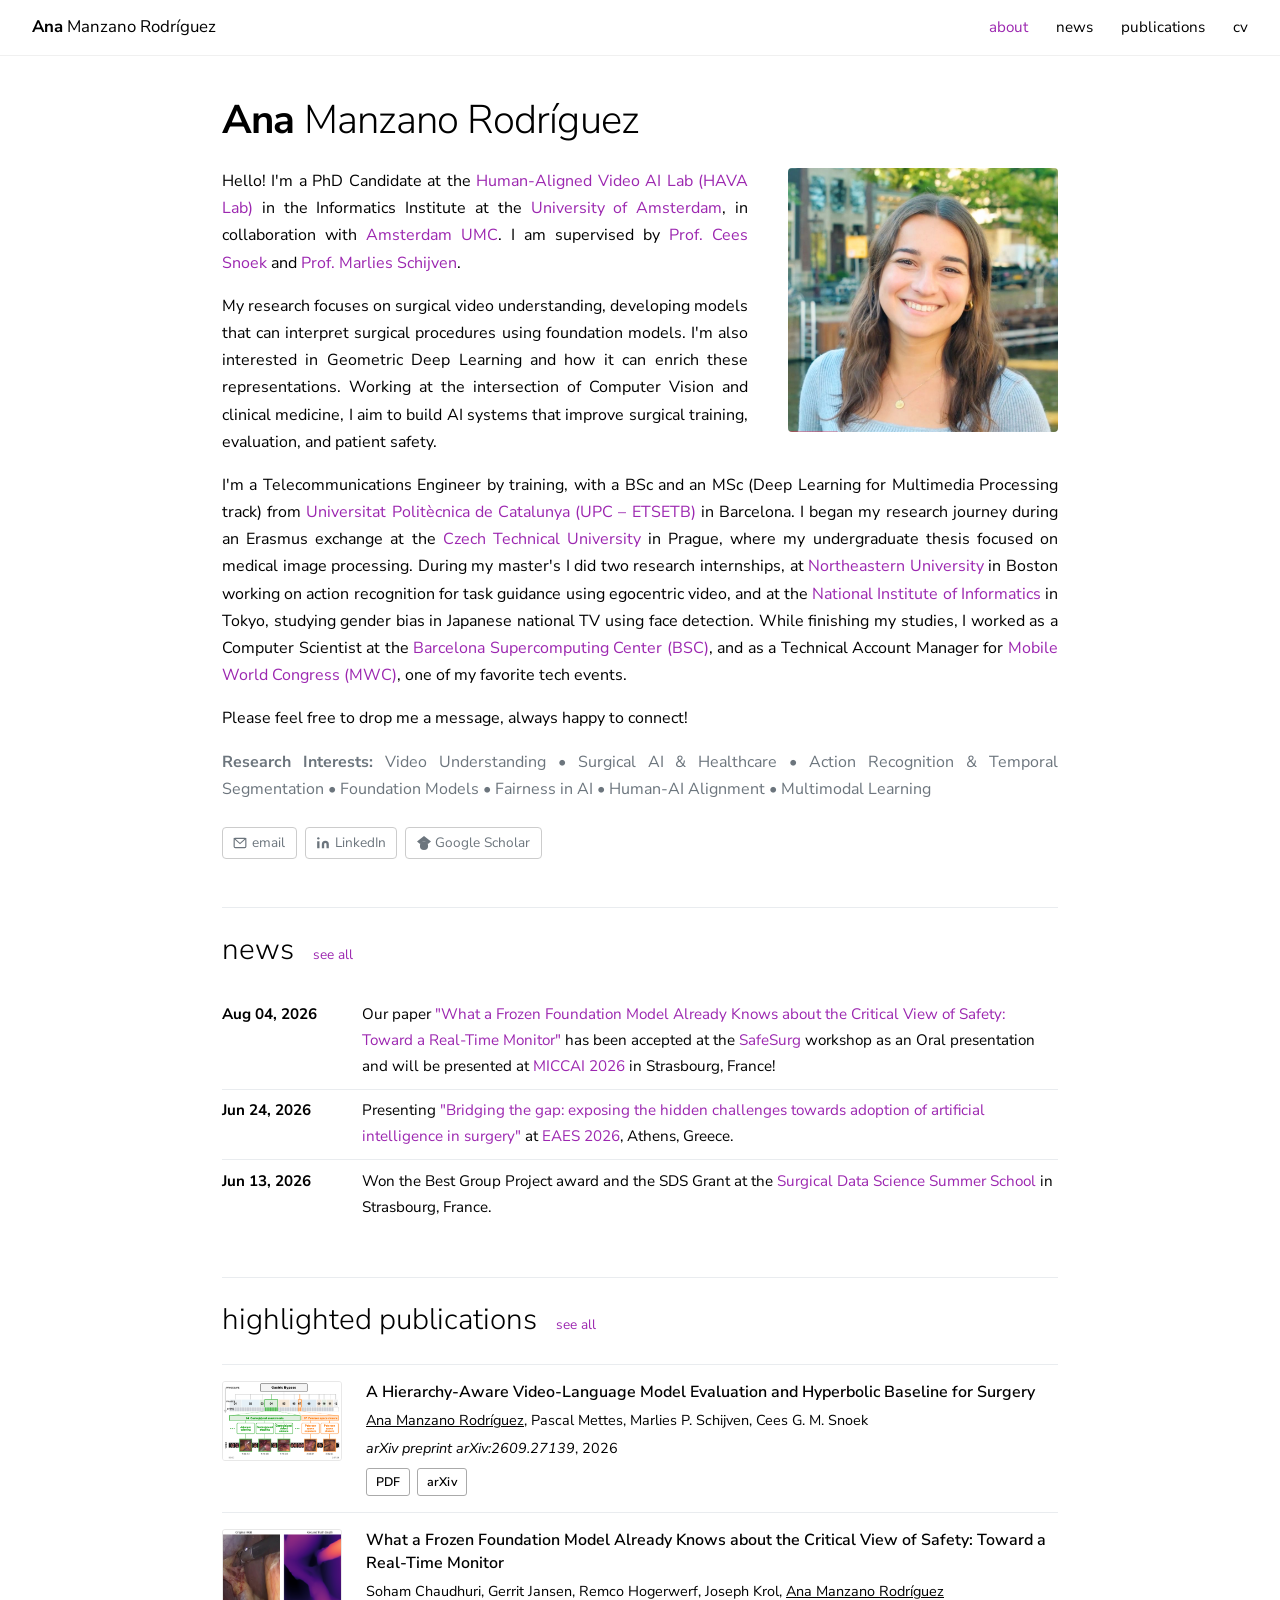
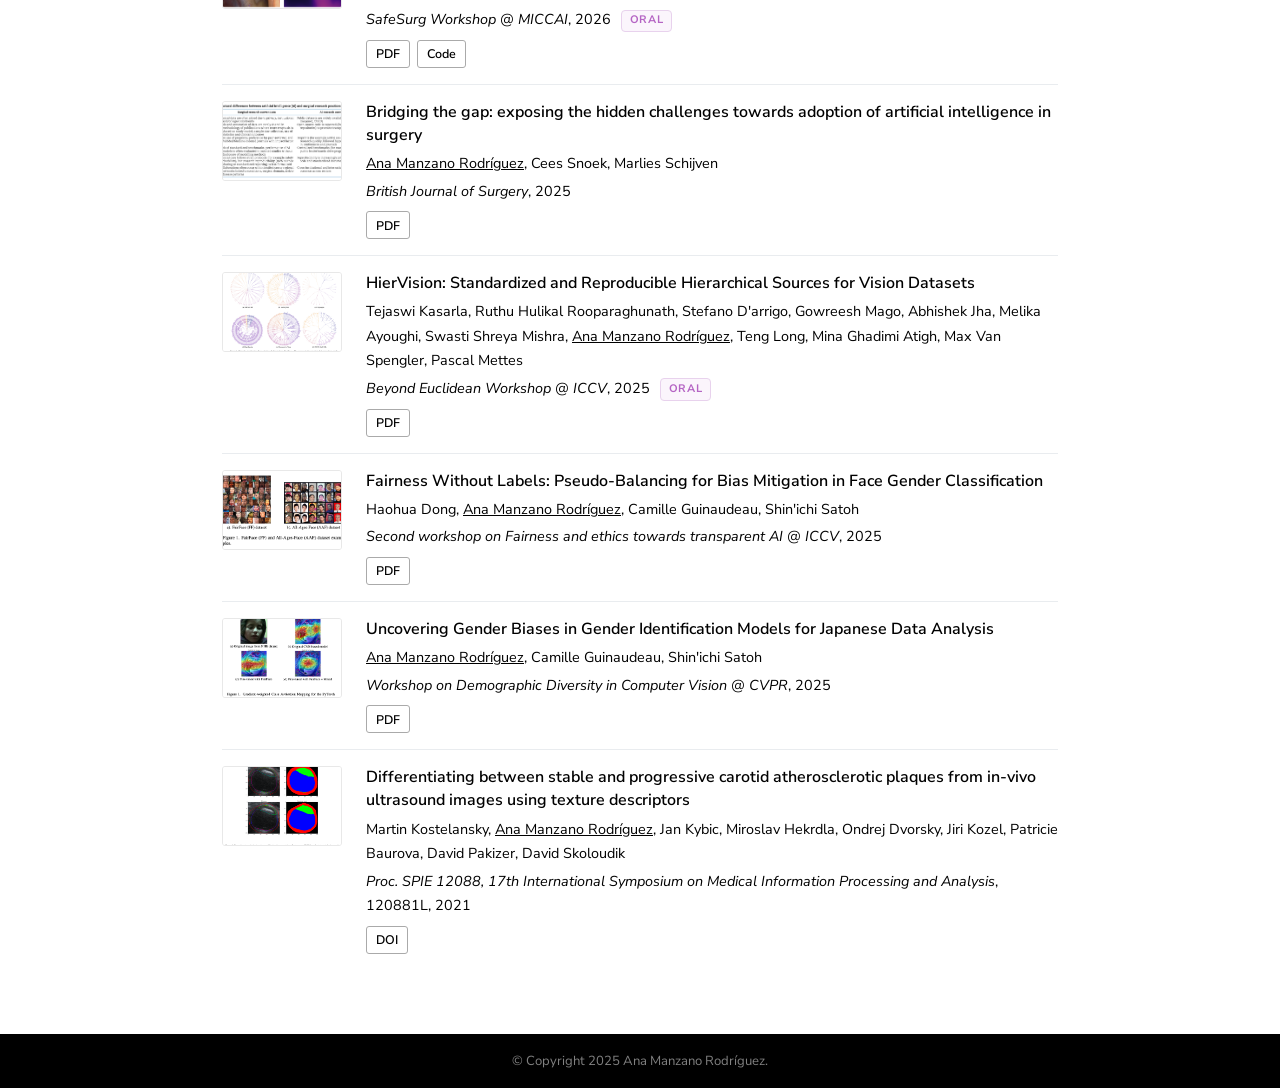
==== index.html @ 839c493f "Update index.html" ====
<!DOCTYPE html>
<html lang="en">
  
<head>
  <meta charset="UTF-8">
  <meta name="viewport" content="width=device-width, initial-scale=1.0">
  <title>Ana Manzano Rodríguez</title>
  <link rel="preconnect" href="https://fonts.googleapis.com">
  <link rel="preconnect" href="https://fonts.gstatic.com" crossorigin>
  <link href="https://fonts.googleapis.com/css2?family=Nunito+Sans:wght@300;400;600;700&display=swap" rel="stylesheet">
  <link rel="stylesheet" href="style.css">
  <link rel="icon" href="favicon.ico">
</head>
<body>

<nav>
  <a href="index.html" class="nav-brand"><strong>Ana</strong> Manzano Rodríguez</a>
  <ul class="nav-links">
    <li><a href="index.html" class="active">about</a></li>
    <li><a href="news.html">news</a></li>
    <li><a href="publications.html">publications</a></li>
    <li><a href="cv.html">cv</a></li>
  </ul>
</nav>

<div class="page">

<h1 class="about-name"><strong>Ana</strong> Manzano Rodríguez</h1>

  <div class="about-body" style="text-align: justify; -webkit-hyphens: auto; hyphens: auto;">

    <img src="assets/img/profile.jpg" alt="Ana Manzano Rodríguez" class="profile-photo">

    <p>
      Hello! I'm a PhD Candidate at the <a href="https://ivi.fnwi.uva.nl/havalab/" target="_blank">Human-Aligned Video AI Lab (HAVA Lab)</a>
      in the Informatics Institute at the <a href="https://www.uva.nl/" target="_blank">University of Amsterdam</a>,
      in collaboration with <a href="https://www.amsterdamumc.org/" target="_blank">Amsterdam UMC</a>.
      I am supervised by <a href="https://www.ceessnoek.info/" target="_blank">Prof. Cees Snoek</a>
      and <a href="https://www.amsterdamumc.org/en/research/researchers/marlies-schijven.htm" target="_blank">Prof. Marlies Schijven</a>.
    </p>

    <p>
      My research focuses on surgical video understanding, developing models that can interpret surgical procedures
      using foundation models. I'm also interested in Geometric Deep Learning and how it can enrich these representations.
      Working at the intersection of Computer Vision and clinical medicine, I aim to build AI systems that improve
      surgical training, evaluation, and patient safety.
    </p>

    <p>
      I'm a Telecommunications Engineer by training, with a BSc and an MSc (Deep Learning for Multimedia Processing track) from
      <a href="https://www.upc.edu/" target="_blank">Universitat Politècnica de Catalunya (UPC – ETSETB)</a> in Barcelona.
      I began my research journey during an Erasmus exchange at the
      <a href="https://www.cvut.cz/en" target="_blank">Czech Technical University</a> in Prague,
      where my undergraduate thesis focused on medical image processing. During my master's I did two research internships, at <a href="https://www.northeastern.edu/" target="_blank">Northeastern University</a>
      in Boston working on action recognition for task guidance using egocentric video, and at the
      <a href="https://www.nii.ac.jp/" target="_blank">National Institute of Informatics</a> in Tokyo, studying gender bias
      in Japanese national TV using face detection. While finishing my studies, I worked as a Computer Scientist at the
      <a href="https://www.bsc.es/" target="_blank">Barcelona Supercomputing Center (BSC)</a>, and as a Technical Account Manager
      for <a href="https://www.mwcbarcelona.com/" target="_blank">Mobile World Congress (MWC)</a>, one of my favorite tech events.
    </p>

    <p>Please feel free to drop me a message, always happy to connect!</p>

    <p style="color: var(--muted)"><strong>Research Interests:</strong> Video Understanding • Surgical AI &amp; Healthcare • Action Recognition  &amp; Temporal Segmentation • Foundation Models • Fairness in AI • Human-AI Alignment • Multimodal Learning</p>
  </div>


  <div class="social-links">
    <a href="mailto:a.manzanorodriguez@uva.nl" class="social-link">
      <svg viewBox="0 0 24 24" fill="none" stroke="currentColor" stroke-width="2" stroke-linecap="round"><rect x="2" y="4" width="20" height="16" rx="2"/><polyline points="2,4 12,13 22,4"/></svg>
      email
    </a>
    <a href="https://www.linkedin.com/in/ana-manzano-rodriguez/" target="_blank" class="social-link">
      <svg viewBox="0 0 24 24" fill="currentColor"><path d="M16 8a6 6 0 016 6v7h-4v-7a2 2 0 00-2-2 2 2 0 00-2 2v7h-4v-7a6 6 0 016-6zM2 9h4v12H2z"/><circle cx="4" cy="4" r="2"/></svg>
      LinkedIn
    </a>
    <a href="https://scholar.google.com/citations?user=NFWrStMAAAAJ" target="_blank" class="social-link">
      <svg viewBox="0 0 24 24" fill="currentColor"><path d="M5.242 13.769L0 9.5 12 0l12 9.5-5.242 4.269C17.548 11.249 14.978 9.5 12 9.5c-2.977 0-5.548 1.748-6.758 4.269zM12 10a7 7 0 1 0 0 14 7 7 0 0 0 0-14z"/></svg>
      Google Scholar
    </a>
  </div>

  <!-- NEWS PREVIEW -->
  <h2 class="sub-head">news <a href="news.html" class="view-all">see all</a></h2>
  <table class="news-table">
    <tbody>
      <tr>
        <td class="date-cell">Aug 04, 2026</td>
        <td>Our paper <a href="https://papers.miccai.org/miccai-2026-sat/paper/SafeSurg_020.pdf" target="_blank">"What a Frozen Foundation Model Already Knows about the Critical View of Safety: Toward a Real-Time Monitor"</a> has been accepted at the <a href="https://camma-public.github.io/safesurg-workshop/" target="_blank">SafeSurg</a> workshop as an Oral presentation and will be presented at <a href="https://conferences.miccai.org/2026/" target="_blank">MICCAI 2026</a> in Strasbourg, France!</td>
      </tr>
      <tr>
        <td class="date-cell">Jun 24, 2026</td>
        <td>Presenting <a href="https://academic.oup.com/bjs/article/112/1/znae271/7906649" target="_blank">"Bridging the gap: exposing the hidden challenges towards adoption of artificial intelligence in surgery"</a> at <a href="https://eaes.eu/eaes-annual-congress/" target="_blank">EAES 2026</a>, Athens, Greece. </td>
      </tr>
      <tr>
        <td class="date-cell">Jun 13, 2026</td>
        <td>
          Won the Best Group Project award and the SDS Grant at the <a href="https://www.edu4sds.org" target="_blank">Surgical Data Science Summer School</a> in Strasbourg, France.
        </td>
      </tr>
    </tbody>
  </table>

  <!-- PUBLICATIONS PREVIEW -->
  <h2 class="sub-head">highlighted publications <a href="publications.html" class="view-all">see all</a></h2>

  <div class="pub-item" data-title="hierarchy-aware video-language model evaluation hyperbolic baseline surgery mettes schijven snoek arxiv">
    <img src="assets/img/hi.png" alt="" class="pub-thumb">
    <div class="pub-details">
      <div class="pub-title">A Hierarchy-Aware Video-Language Model Evaluation and Hyperbolic Baseline for Surgery</div>
      <div class="pub-authors"><span class="me">Ana Manzano Rodríguez</span>, Pascal Mettes, Marlies P. Schijven, Cees G. M. Snoek</div>
      <div class="pub-venue"><em>arXiv preprint arXiv:2609.27139</em>, 2026</div>
      <div class="pub-buttons">
        <a href="https://arxiv.org/pdf/2609.27139" target="_blank" class="pub-btn">PDF</a>
        <a href="https://arxiv.org/abs/2609.27139" target="_blank" class="pub-btn">arXiv</a>
      </div>
    </div>
  </div>

  <div class="pub-item" data-title="what a frozen foundation model already knows about the critical view of safety toward real-time monitor chaudhuri jansen hogerwerf krol safesurg miccai workshop">
    <img src="assets/img/stu1.png" alt="" class="pub-thumb">
    <div class="pub-details">
      <div class="pub-title">What a Frozen Foundation Model Already Knows about the Critical View of Safety: Toward a Real-Time Monitor</div>
      <div class="pub-authors">Soham Chaudhuri, Gerrit Jansen, Remco Hogerwerf, Joseph Krol, <span class="me">Ana Manzano Rodríguez</span></div>
      <div class="pub-venue"><em>SafeSurg Workshop @ MICCAI</em>, 2026 <span class="pub-badge">Oral</span></div>
      <div class="pub-buttons">
        <a href="https://papers.miccai.org/miccai-2026-sat/paper/SafeSurg_020.pdf" target="_blank" class="pub-btn">PDF</a>
        <a href="https://github.com/S-Chaudhuri/Critical-View-of-Safety" target="_blank" class="pub-btn">Code</a>
      </div>
    </div>
  </div>
 
  <div class="pub-item" data-title="bridging gap hidden challenges adoption artificial intelligence surgery british journal">
    <img src="assets/img/c.png" alt="" class="pub-thumb">
    <div class="pub-details">
      <div class="pub-title">Bridging the gap: exposing the hidden challenges towards adoption of artificial intelligence in surgery</div>
      <div class="pub-authors"><span class="me">Ana Manzano Rodríguez</span>, Cees Snoek, Marlies Schijven</div>
      <div class="pub-venue"><em>British Journal of Surgery</em>, 2025</div>
      <div class="pub-buttons">
        <a href="https://www.researchgate.net/profile/Marlies-Schijven/publication/397434475_Bridging_the_gap_exposing_the_hidden_challenges_towards_adoption_of_artificial_intelligence_in_surgery/links/692728ebf4878b75fc798608/Bridging-the-gap-exposing-the-hidden-challenges-towards-adoption-of-artificial-intelligence-in-surgery.pdf" target="_blank" class="pub-btn">PDF</a>
      </div>
    </div>
  </div>
 
  <div class="pub-item" data-title="hiervision standardized reproducible hierarchical sources vision datasets kasarla rooparaghunath darrigo mago jha ayoughi mishra long atigh van spengler mettes iccv workshops">
    <img src="assets/img/d.png" alt="" class="pub-thumb">
    <div class="pub-details">
      <div class="pub-title">HierVision: Standardized and Reproducible Hierarchical Sources for Vision Datasets</div>
      <div class="pub-authors">Tejaswi Kasarla, Ruthu Hulikal Rooparaghunath, Stefano D'arrigo, Gowreesh Mago, Abhishek Jha, Melika Ayoughi, Swasti Shreya Mishra, <span class="me">Ana Manzano Rodríguez</span>, Teng Long, Mina Ghadimi Atigh, Max Van Spengler, Pascal Mettes</div>
      <div class="pub-venue"><em>Beyond Euclidean Workshop @ ICCV</em>, 2025 <span class="pub-badge">Oral</span></div>
      <div class="pub-buttons">
        <a href="https://openaccess.thecvf.com/content/ICCV2025W/BEW/papers/Kasarla_HierVision_Standardized_and_Reproducible_Hierarchical_Sources_for_Vision_Datasets_ICCVW_2025_paper.pdf" target="_blank" class="pub-btn">PDF</a>
      </div>
    </div>
  </div>
 
  <div class="pub-item" data-title="fairness without labels pseudo-balancing bias mitigation face gender classification dong guinaudeau satoh iccv workshops">
    <img src="assets/img/icml.png" alt="" class="pub-thumb">
    <div class="pub-details">
      <div class="pub-title">Fairness Without Labels: Pseudo-Balancing for Bias Mitigation in Face Gender Classification</div>
      <div class="pub-authors">Haohua Dong, <span class="me">Ana Manzano Rodríguez</span>, Camille Guinaudeau, Shin'ichi Satoh</div>
      <div class="pub-venue"><em>Second workshop on Fairness and ethics towards transparent AI @ ICCV</em>, 2025</div>
      <div class="pub-buttons">
        <a href="https://openaccess.thecvf.com/content/ICCV2025W/FAILED/papers/Dong_Fairness_Without_Labels_Pseudo-Balancing_for_Bias_Mitigation_in_Face_Gender_ICCVW_2025_paper.pdf" target="_blank" class="pub-btn">PDF</a>
      </div>
    </div>
  </div>
 
  <div class="pub-item" data-title="uncovering gender biases identification models japanese data analysis guinaudeau satoh demographic diversity cvpr workshop">
    <img src="assets/img/b.png" alt="" class="pub-thumb">
    <div class="pub-details">
      <div class="pub-title">Uncovering Gender Biases in Gender Identification Models for Japanese Data Analysis</div>
      <div class="pub-authors"><span class="me">Ana Manzano Rodríguez</span>, Camille Guinaudeau, Shin'ichi Satoh</div>
      <div class="pub-venue"><em>Workshop on Demographic Diversity in Computer Vision @ CVPR</em>, 2025</div>
      <div class="pub-buttons">
        <a href="https://openreview.net/pdf?id=8dh3uEBWLa" target="_blank" class="pub-btn">PDF</a>
      </div>
    </div>
  </div>
 
  <div class="pub-item" data-title="differentiating stable progressive carotid atherosclerotic plaques in-vivo ultrasound texture descriptors spie medical information processing analysis kostelansky kybic hekrdla dvorsky kozel baurova pakizer skoloudik">
    <img src="assets/img/a.png" alt="" class="pub-thumb">
    <div class="pub-details">
      <div class="pub-title">Differentiating between stable and progressive carotid atherosclerotic plaques from in-vivo ultrasound images using texture descriptors</div>
      <div class="pub-authors">Martin Kostelansky, <span class="me">Ana Manzano Rodríguez</span>, Jan Kybic, Miroslav Hekrdla, Ondrej Dvorsky, Jiri Kozel, Patricie Baurova, David Pakizer, David Skoloudik</div>
      <div class="pub-venue"><em>Proc. SPIE 12088, 17th International Symposium on Medical Information Processing and Analysis</em>, 120881L, 2021</div>
      <div class="pub-buttons">
        <a href="https://doi.org/10.1117/12.2605795" target="_blank" class="pub-btn">DOI</a>
      </div>
    </div>
  </div>
 
</div>

<footer>
  <p>© Copyright 2025 Ana Manzano Rodríguez.</p>
</footer>

</body>
</html>
---- style.css ----
*, *::before, *::after { box-sizing: border-box; margin: 0; padding: 0; }

:root {
  --accent: #9c27b0;
  --text: #000;
  --muted: #6c757d;
  --light-gray: #e9ecef;
  --font: 'Nunito Sans', -apple-system, BlinkMacSystemFont, 'Segoe UI', sans-serif;
  --nav-h: 56px;
}

html { scroll-behavior: smooth; }

body {
  background: #fff;
  color: var(--text);
  font-family: var(--font);
  font-size: 1rem;
  line-height: 1.7;
  -webkit-font-smoothing: antialiased;
}

a { color: var(--accent); text-decoration: none; }
a:hover { text-decoration: underline; }

/* ── NAV ── */
nav {
  position: fixed;
  top: 0; left: 0; right: 0;
  height: var(--nav-h);
  background: #fff;
  border-bottom: 1px solid #f0f0f0;
  z-index: 100;
  display: flex;
  align-items: center;
  padding: 0 2rem;
}
.nav-brand {
  font-size: 1.05rem;
  font-weight: 400;
  color: var(--text);
  text-decoration: none;
  margin-right: auto;
}
.nav-brand strong { font-weight: 700; }
.nav-brand:hover { text-decoration: none; }
.nav-links { display: flex; gap: 1.75rem; list-style: none; }
.nav-links a {
  font-size: 0.95rem;
  color: var(--text);
  text-decoration: none;
}
.nav-links a:hover,
.nav-links a.active { color: var(--accent); text-decoration: none; }

/* ── PAGE ── */
.page {
  max-width: 900px;
  margin: 0 auto;
  padding: calc(var(--nav-h) + 2.5rem) 2rem 4rem;
}

/* ── PAGE TITLE ── */
h1.page-title {
  font-size: 2rem;
  font-weight: 300;
  color: var(--text);
  margin-bottom: 2rem;
}

/* ── ABOUT ── */
.about-name {
  font-size: 2.5rem;
  font-weight: 300;
  letter-spacing: -0.02em;
  line-height: 1.2;
  margin-bottom: 1.5rem;
}
.about-name strong { font-weight: 700; }
.about-body { overflow: hidden; }
.about-body p { margin-bottom: 1rem; }
.about-body p:last-child { margin-bottom: 0; }

.profile-photo {
  float: right;
  width: 270px;
  margin: 0 0 1.5rem 2.5rem;
  border-radius: 4px;
  display: block;
}
.profile-photo-placeholder {
  float: right;
  width: 270px;
  height: 310px;
  margin: 0 0 1.5rem 2.5rem;
  border-radius: 4px;
  background: #f5f5f5;
  border: 1px solid #e0e0e0;
  display: flex;
  align-items: center;
  justify-content: center;
  flex-direction: column;
  gap: 0.5rem;
  color: #bbb;
  font-size: 0.82rem;
  text-align: center;
}
.profile-photo-placeholder svg { width: 48px; height: 48px; opacity: 0.25; }

.social-links {
  display: flex;
  flex-wrap: wrap;
  gap: 0.5rem;
  margin-top: 1.5rem;
  clear: both;
}
.social-link {
  display: inline-flex;
  align-items: center;
  gap: 0.3rem;
  font-size: 0.85rem;
  color: var(--muted);
  border: 1px solid #ccc;
  border-radius: 4px;
  padding: 0.22rem 0.65rem;
  text-decoration: none;
  transition: color 0.13s, border-color 0.13s;
}
.social-link:hover { color: var(--accent); border-color: var(--accent); text-decoration: none; }
.social-link svg { width: 14px; height: 14px; flex-shrink: 0; }

/* HOME — news preview & pub preview */
h2.sub-head {
  font-size: 1.85rem;
  font-weight: 300;
  margin: 3rem 0 1.2rem;
  padding-top: 1rem;
  border-top: 1px solid var(--light-gray);
}
.view-all {
  font-size: 0.85rem;
  color: var(--accent);
  margin-left: 0.75rem;
  font-weight: 400;
}

/* ── NEWS TABLE ── */
.news-table { width: 100%; border-collapse: collapse; }
.news-table td {
  padding: 0.55rem 0;
  border-bottom: 1px solid var(--light-gray);
  vertical-align: top;
  font-size: 0.95rem;
}
.news-table tr:last-child td { border-bottom: none; }
.news-table .date-cell {
  width: 140px;
  white-space: nowrap;
  font-weight: 700;
  padding-right: 2rem;
  color: var(--text);
}
.photo-link {
  display: inline-block;
  vertical-align: middle;
  margin-left: 6px;
  color: var(--muted);
  text-decoration: none;
}
.photo-link:hover {
  color: var(--accent);
}

/* ── PUBLICATIONS ── */
.pub-filter {
  width: 100%;
  max-width: 360px;
  padding: 0.5rem 0.85rem;
  font-size: 0.95rem;
  font-family: var(--font);
  border: 1px solid #ccc;
  border-radius: 4px;
  outline: none;
  margin-bottom: 1.5rem;
  color: var(--text);
}
.pub-filter:focus { border-color: var(--accent); }

.pub-year-group { margin-bottom: 2rem; }
.pub-year-label {
  font-size: 2.5rem;
  font-weight: 300;
  color: #d0d0d0;
  text-align: right;
  margin-bottom: 0.5rem;
  letter-spacing: -0.02em;
  line-height: 1;
}
.pub-item {
  display: flex;
  gap: 1.5rem;
  padding: 1rem 0;
  border-top: 1px solid var(--light-gray);
  align-items: flex-start;
}
.pub-thumb {
  width: 120px;
  height: 80px;
  flex-shrink: 0;
  object-fit: cover;
  border-radius: 3px;
  border: 1px solid #e8e8e8;
}
.pub-thumb-placeholder {
  width: 120px;
  height: 80px;
  flex-shrink: 0;
  background: #f5f5f5;
  border: 1px solid #e8e8e8;
  border-radius: 3px;
  display: flex;
  align-items: center;
  justify-content: center;
}
.pub-thumb-placeholder svg { width: 28px; height: 28px; opacity: 0.2; }
.pub-details { flex: 1; min-width: 0; }
.pub-title { font-size: 1rem; font-weight: 600; color: var(--text); margin-bottom: 0.25rem; line-height: 1.45; }
.pub-authors { font-size: 0.9rem; color: var(--text); margin-bottom: 0.2rem; }
.pub-authors .me { text-decoration: underline; }
.pub-venue { font-size: 0.9rem; color: var(--text); margin-bottom: 0.5rem; }
.pub-venue em { font-style: italic; }
.pub-buttons { display: flex; gap: 0.4rem; flex-wrap: wrap; }
.pub-btn {
  font-size: 0.78rem;
  font-weight: 600;
  letter-spacing: 0.02em;
  color: var(--text);
  border: 1px solid #aaa;
  border-radius: 3px;
  padding: 0.15rem 0.55rem;
  text-decoration: none;
  transition: background 0.13s, color 0.13s, border-color 0.13s;
}
.pub-btn:hover { background: var(--text); color: #fff; border-color: var(--text); text-decoration: none; }
.pub-badge {
  display: inline-block;
  margin-left: 0.4rem;
  padding: 0.05rem 0.45rem;
  font-size: 0.68rem;
  font-weight: 700;
  font-style: normal;
  letter-spacing: 0.08em;
  text-transform: uppercase;
  vertical-align: middle;
  color: #b565c4;
  background: #fbf5fc;
  border: 1px solid #e8d2ed;
  border-radius: 4px;
}
.pub-item.hidden { display: none; }
.pub-year-group.empty { display: none; }

/* ── CV ── */
.cv-section { margin-bottom: 2.5rem; }
.cv-section-title {
  font-size: 1.05rem;
  font-weight: 700;
  margin-bottom: 0.75rem;
  padding-bottom: 0.4rem;
  border-bottom: 2px solid var(--text);
}
.cv-entries { list-style: none; }
.cv-entry {
  display: flex;
  gap: 1.5rem;
  padding: 0.7rem 0;
  border-bottom: 1px solid var(--light-gray);
  font-size: 0.95rem;
}
.cv-entry:last-child { border-bottom: none; }
.cv-years { width: 155px; flex-shrink: 0; color: var(--muted); font-size: 0.875rem; padding-top: 2px; }
.cv-role { font-weight: 700; }
.cv-org { color: var(--muted); }
.cv-desc { font-size: 0.875rem; color: var(--muted); margin-top: 0.15rem; }

.cv-download-btn {
  display: inline-flex;
  align-items: center;
  gap: 0.4rem;
  margin-top: 1.5rem;
  font-size: 0.9rem;
  color: var(--text);
  border: 1px solid #aaa;
  border-radius: 4px;
  padding: 0.4rem 1rem;
  text-decoration: none;
  transition: background 0.13s, color 0.13s;
}
.cv-download-btn:hover { background: var(--text); color: #fff; text-decoration: none; }

/* ── FOOTER ── */
footer {
  background: #000;
  color: rgba(255,255,255,0.5);
  font-size: 0.82rem;
  text-align: center;
  padding: 1rem 2rem;
}

/* ── RESPONSIVE ── */
@media (max-width: 640px) {
  .profile-photo, .profile-photo-placeholder {
    float: none; width: 100%; height: 220px; margin: 0 0 1.5rem;
  }
  .pub-item { flex-direction: column; }
  .pub-thumb, .pub-thumb-placeholder { width: 100%; height: 90px; }
  .cv-entry { flex-direction: column; gap: 0.2rem; }
  .cv-years { width: auto; }
  nav { padding: 0 1rem; }
  .nav-links { gap: 1rem; }
}
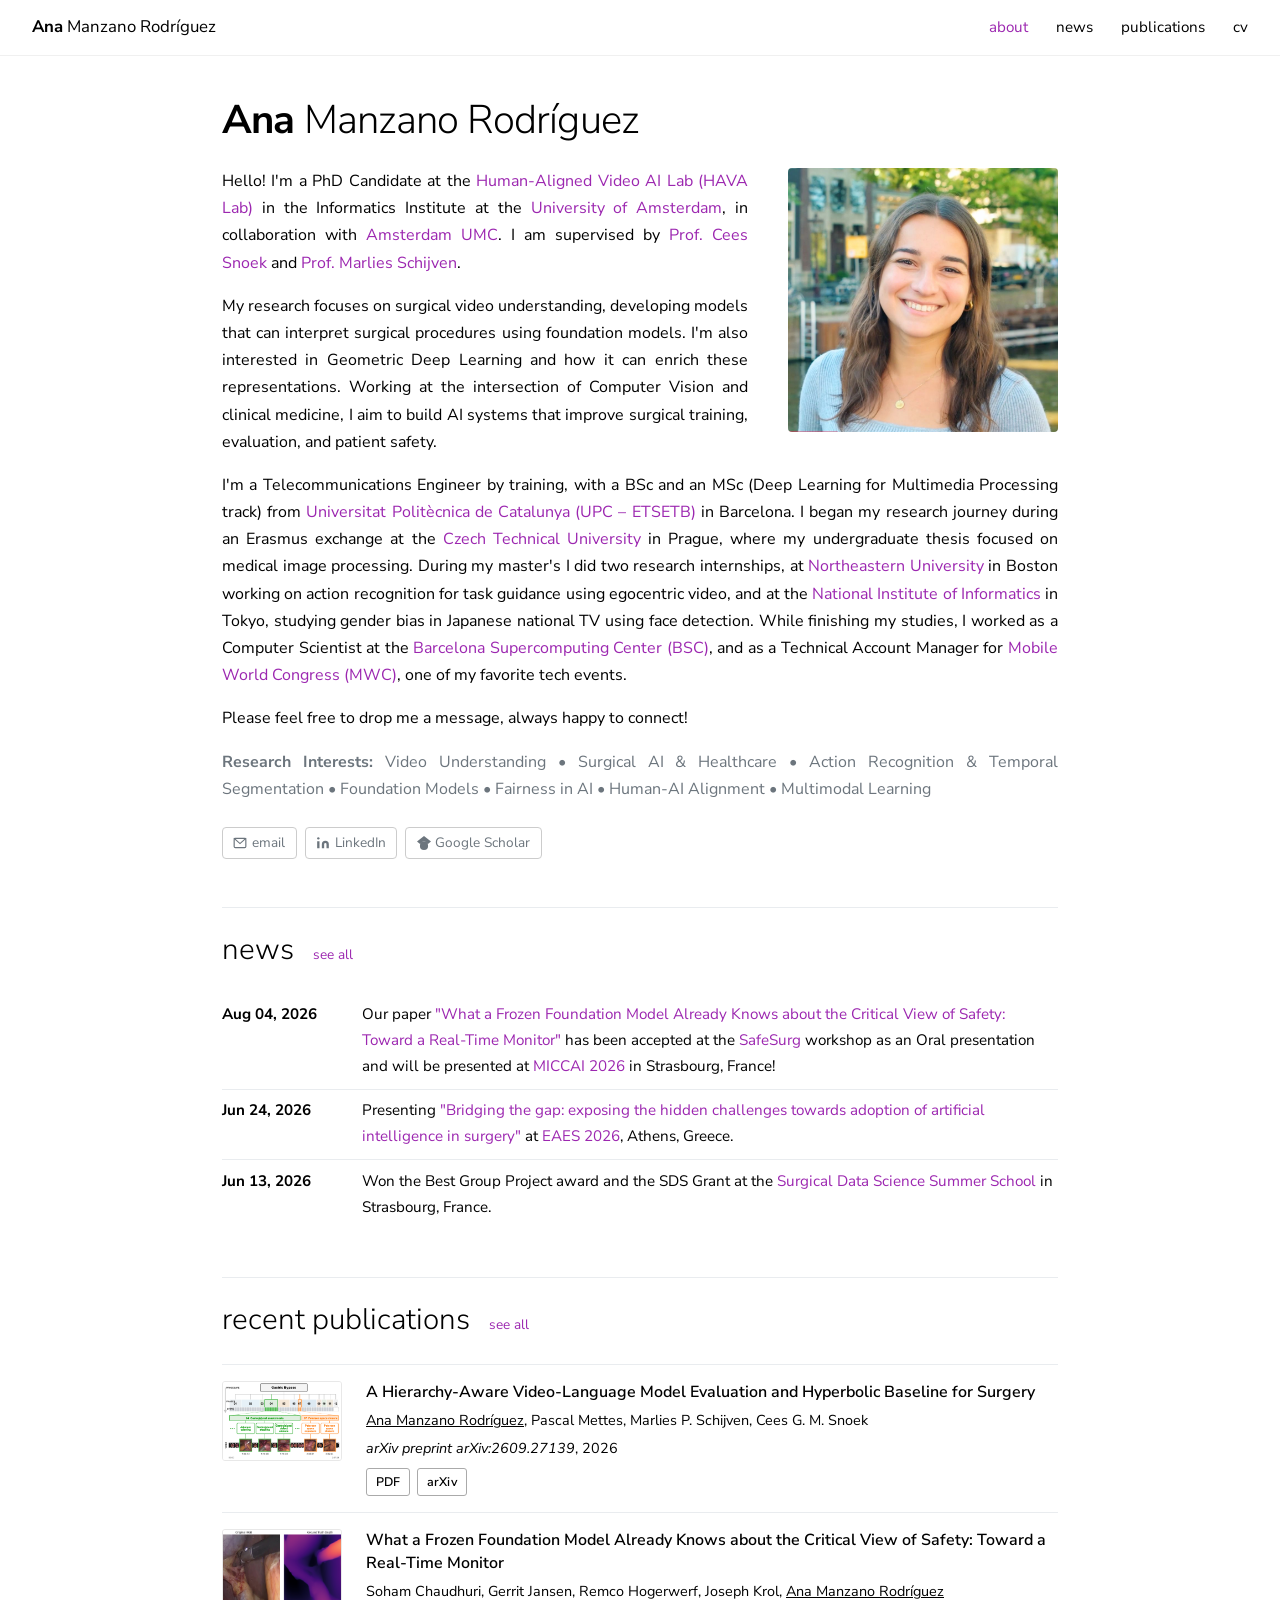
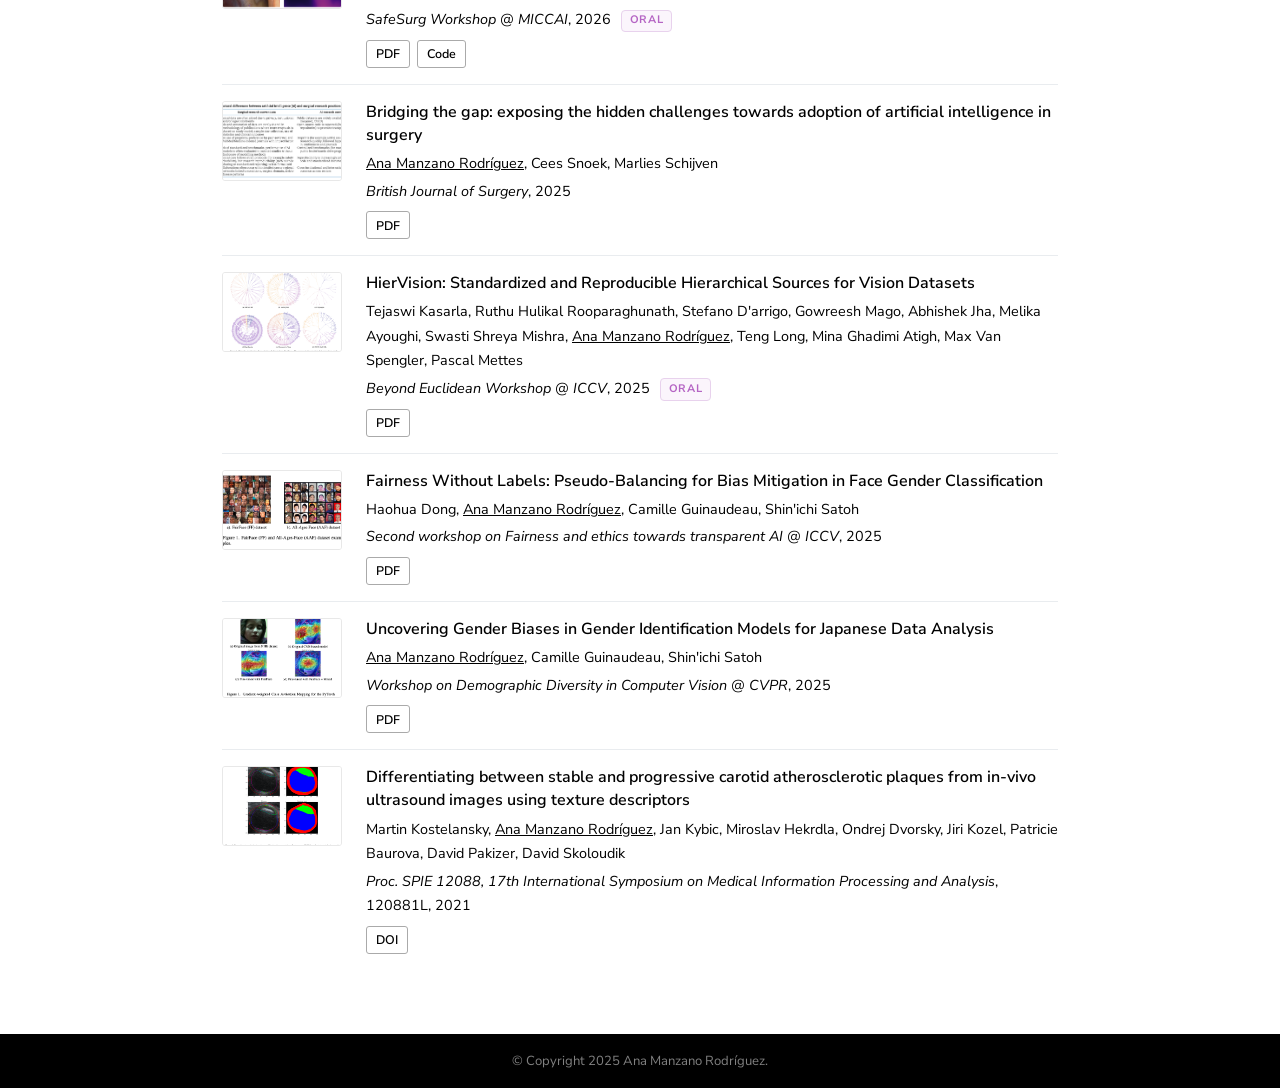
==== commit 89810d44: "Update index.html" ====
--- a/index.html
+++ b/index.html
@@ -102,7 +102,7 @@
   </table>
 
   <!-- PUBLICATIONS PREVIEW -->
-  <h2 class="sub-head">highlighted publications <a href="publications.html" class="view-all">see all</a></h2>
+  <h2 class="sub-head">recent publications <a href="publications.html" class="view-all">see all</a></h2>
 
   <div class="pub-item" data-title="hierarchy-aware video-language model evaluation hyperbolic baseline surgery mettes schijven snoek arxiv">
     <img src="assets/img/hi.png" alt="" class="pub-thumb">
--- a/style.css
+++ b/style.css
@@ -309,7 +309,10 @@
 
 /* ── RESPONSIVE ── */
 @media (max-width: 640px) {
-  .profile-photo, .profile-photo-placeholder {
+  .profile-photo {
+    float: none; width: 220px; max-width: 100%; height: auto; margin: 0 auto 1.5rem;
+  }
+  .profile-photo-placeholder {
     float: none; width: 100%; height: 220px; margin: 0 0 1.5rem;
   }
   .pub-item { flex-direction: column; }
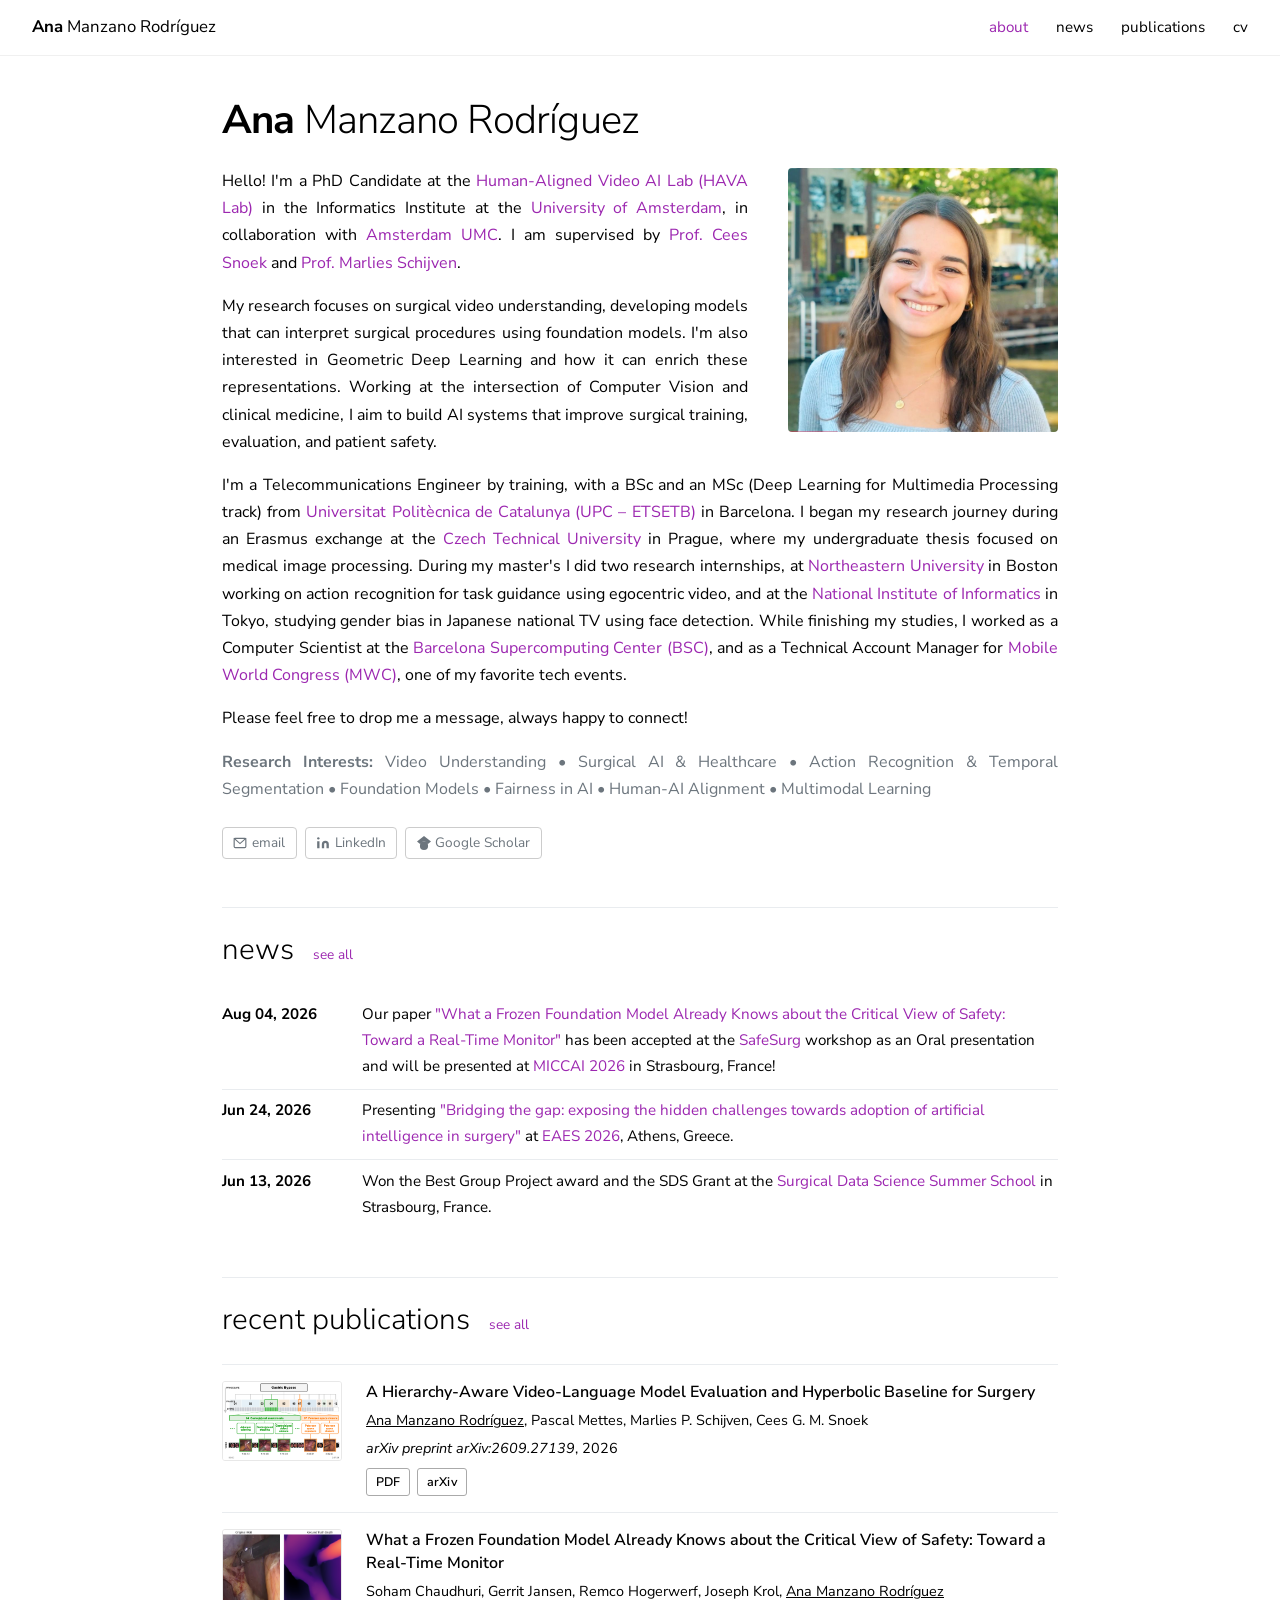
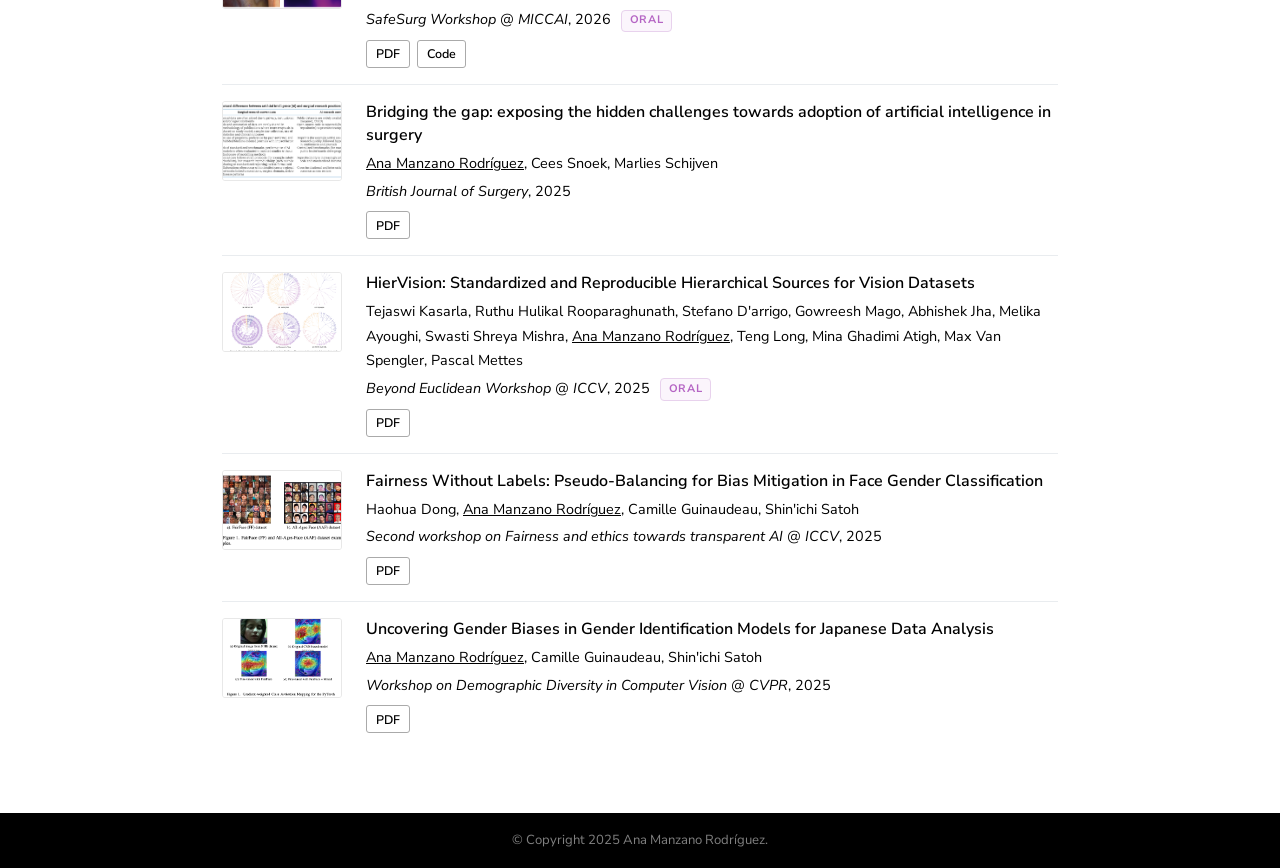
==== commit 6453dfe9: "Update index.html" ====
--- a/index.html
+++ b/index.html
@@ -178,17 +178,6 @@
     </div>
   </div>
  
-  <div class="pub-item" data-title="differentiating stable progressive carotid atherosclerotic plaques in-vivo ultrasound texture descriptors spie medical information processing analysis kostelansky kybic hekrdla dvorsky kozel baurova pakizer skoloudik">
-    <img src="assets/img/a.png" alt="" class="pub-thumb">
-    <div class="pub-details">
-      <div class="pub-title">Differentiating between stable and progressive carotid atherosclerotic plaques from in-vivo ultrasound images using texture descriptors</div>
-      <div class="pub-authors">Martin Kostelansky, <span class="me">Ana Manzano Rodríguez</span>, Jan Kybic, Miroslav Hekrdla, Ondrej Dvorsky, Jiri Kozel, Patricie Baurova, David Pakizer, David Skoloudik</div>
-      <div class="pub-venue"><em>Proc. SPIE 12088, 17th International Symposium on Medical Information Processing and Analysis</em>, 120881L, 2021</div>
-      <div class="pub-buttons">
-        <a href="https://doi.org/10.1117/12.2605795" target="_blank" class="pub-btn">DOI</a>
-      </div>
-    </div>
-  </div>
  
 </div>
 
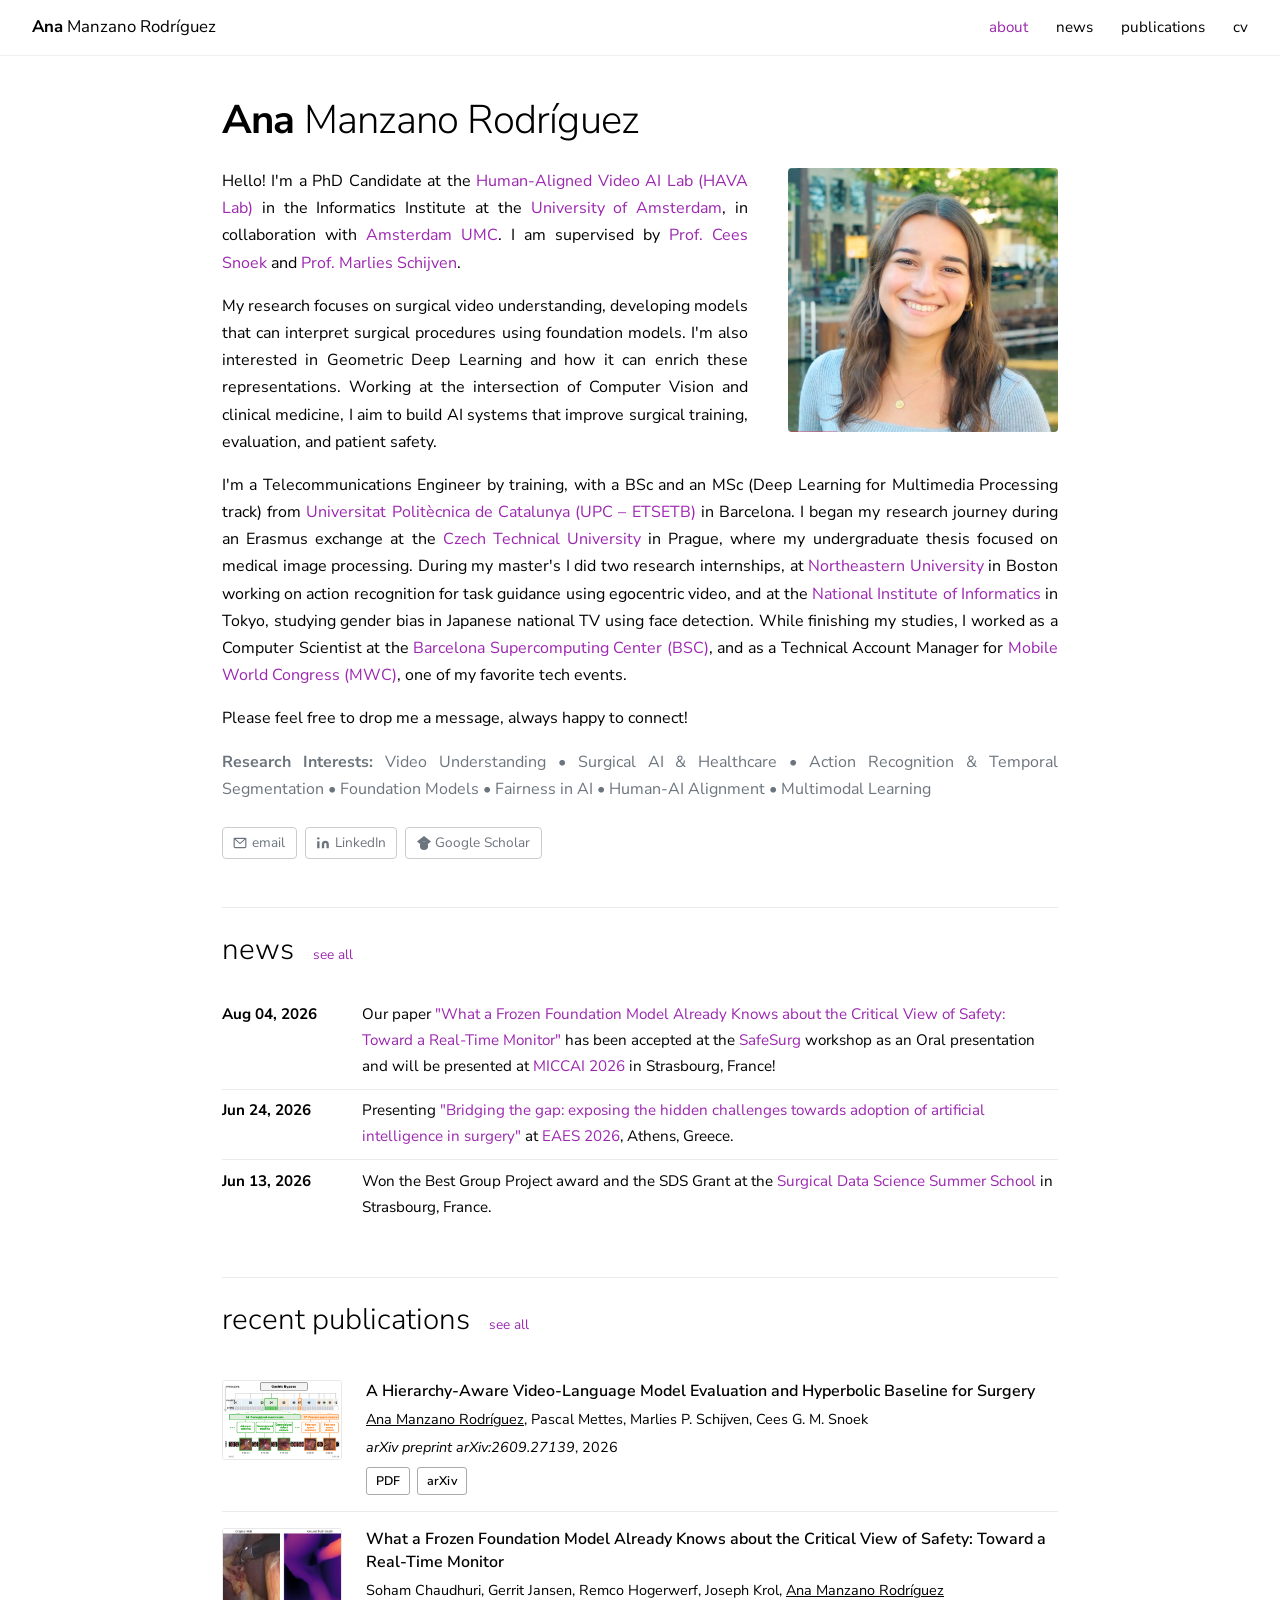
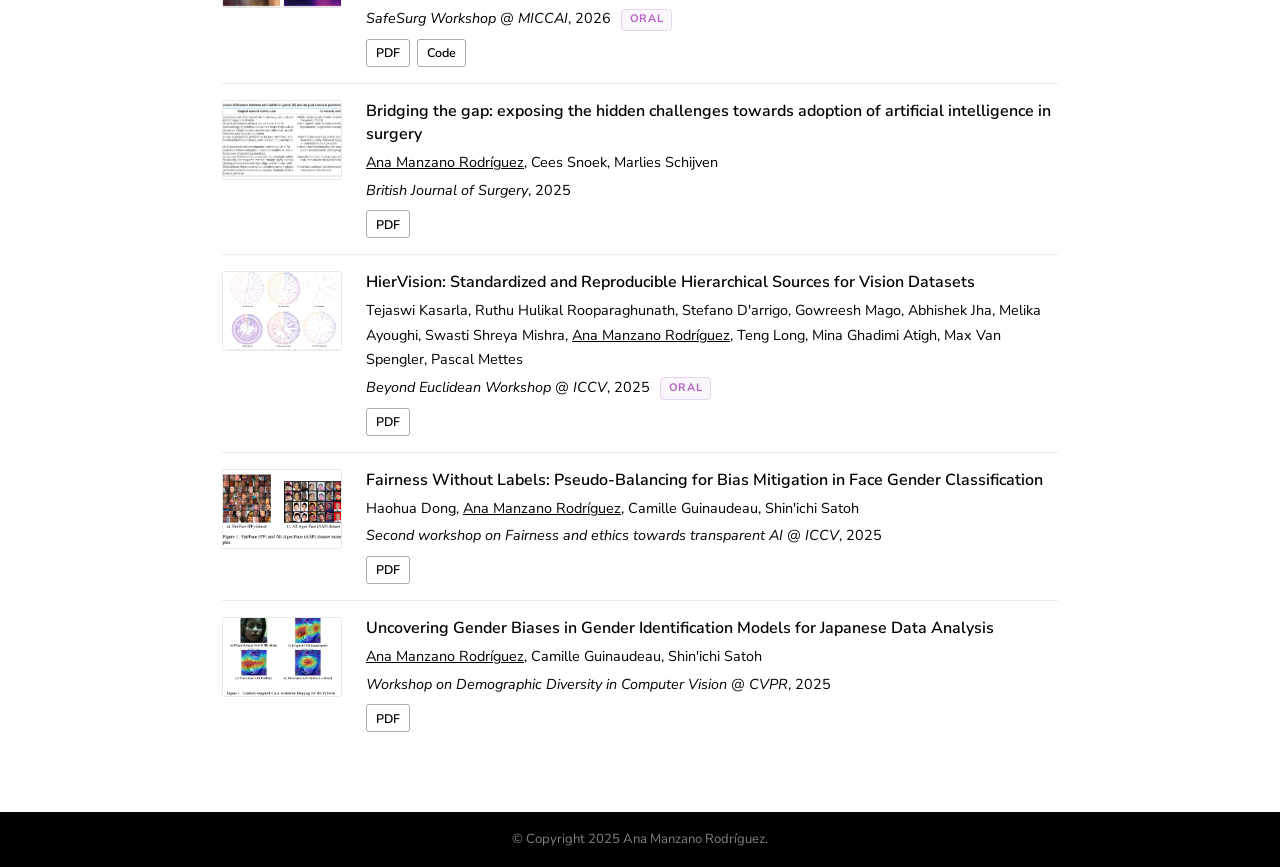
==== commit 4edbd228: "Update index.html" ====
--- a/index.html
+++ b/index.html
@@ -103,8 +103,7 @@
 
   <!-- PUBLICATIONS PREVIEW -->
   <h2 class="sub-head">recent publications <a href="publications.html" class="view-all">see all</a></h2>
-
-  <div class="pub-item" data-title="hierarchy-aware video-language model evaluation hyperbolic baseline surgery mettes schijven snoek arxiv">
+  <div class="pub-item" style="border-top: none;" data-title="hierarchy-aware video-language model evaluation hyperbolic baseline surgery mettes schijven snoek arxiv">
     <img src="assets/img/hi.png" alt="" class="pub-thumb">
     <div class="pub-details">
       <div class="pub-title">A Hierarchy-Aware Video-Language Model Evaluation and Hyperbolic Baseline for Surgery</div>
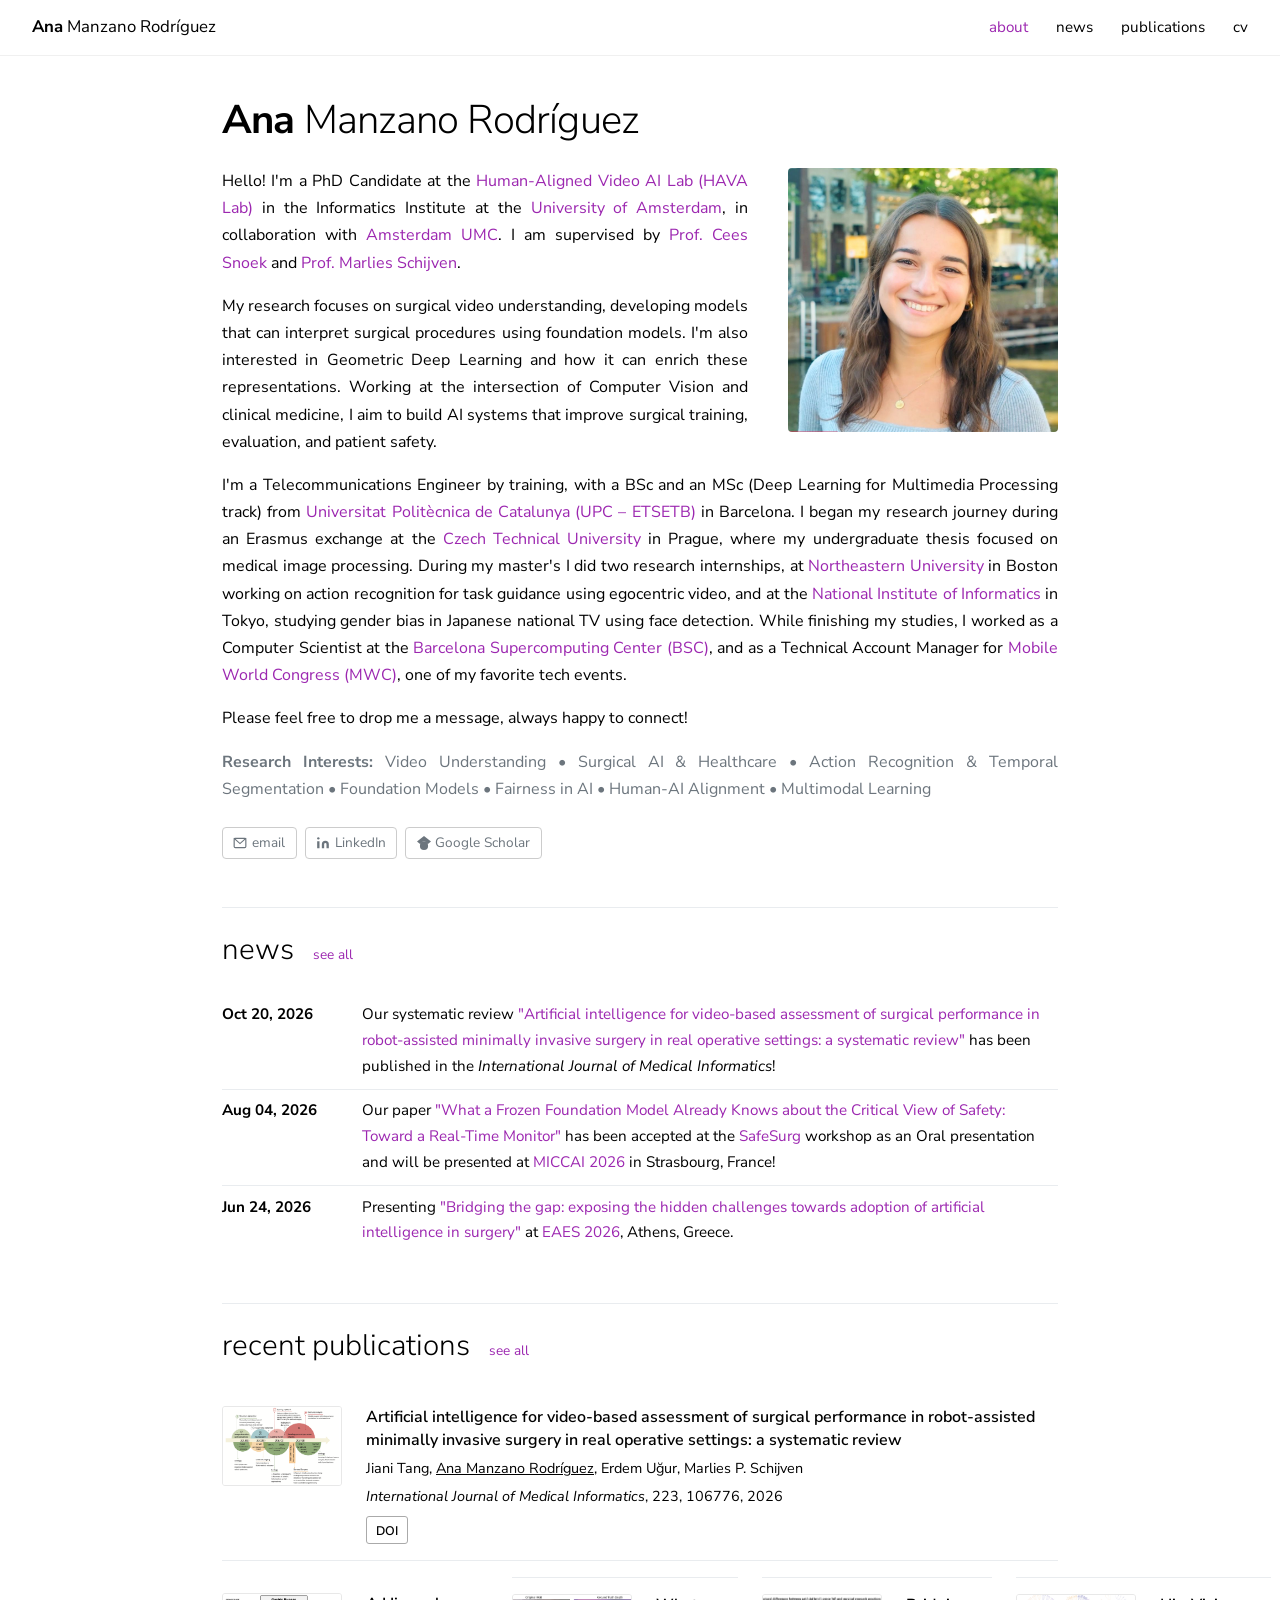
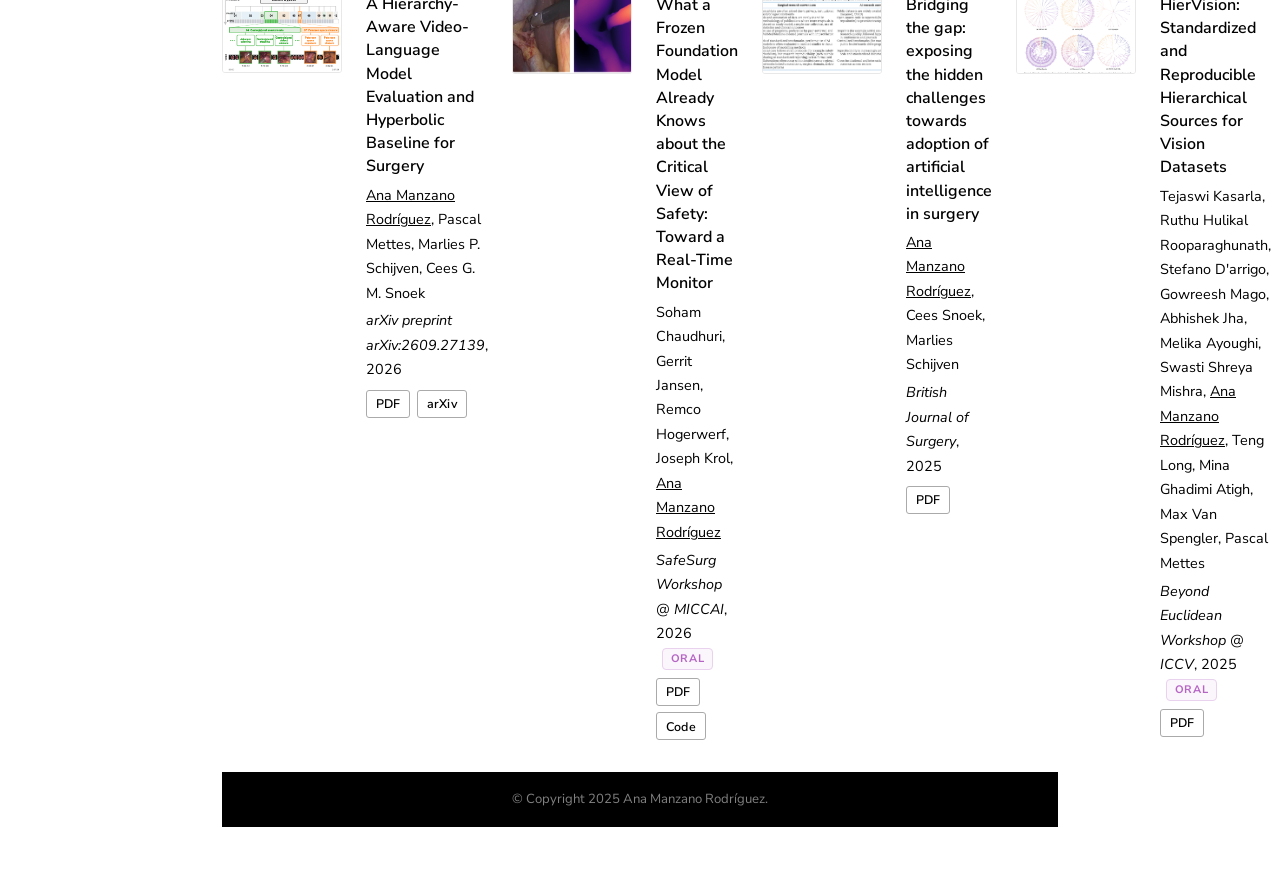
==== commit f7243771: "Update index.html" ====
--- a/index.html
+++ b/index.html
@@ -85,6 +85,13 @@
   <table class="news-table">
     <tbody>
       <tr>
+        <td class="date-cell">Oct 20, 2026</td>
+        <td>
+          Our systematic review <a href="https://doi.org/10.1016/j.ijmedinf.2026.106776" target="_blank">"Artificial intelligence for video-based assessment of surgical performance in robot-assisted minimally invasive surgery in real operative settings: a systematic review"</a>
+          has been published in the <em>International Journal of Medical Informatics</em>!
+        </td>
+      </tr>
+      <tr>
         <td class="date-cell">Aug 04, 2026</td>
         <td>Our paper <a href="https://papers.miccai.org/miccai-2026-sat/paper/SafeSurg_020.pdf" target="_blank">"What a Frozen Foundation Model Already Knows about the Critical View of Safety: Toward a Real-Time Monitor"</a> has been accepted at the <a href="https://camma-public.github.io/safesurg-workshop/" target="_blank">SafeSurg</a> workshop as an Oral presentation and will be presented at <a href="https://conferences.miccai.org/2026/" target="_blank">MICCAI 2026</a> in Strasbourg, France!</td>
       </tr>
@@ -92,17 +99,24 @@
         <td class="date-cell">Jun 24, 2026</td>
         <td>Presenting <a href="https://academic.oup.com/bjs/article/112/1/znae271/7906649" target="_blank">"Bridging the gap: exposing the hidden challenges towards adoption of artificial intelligence in surgery"</a> at <a href="https://eaes.eu/eaes-annual-congress/" target="_blank">EAES 2026</a>, Athens, Greece. </td>
       </tr>
-      <tr>
-        <td class="date-cell">Jun 13, 2026</td>
-        <td>
-          Won the Best Group Project award and the SDS Grant at the <a href="https://www.edu4sds.org" target="_blank">Surgical Data Science Summer School</a> in Strasbourg, France.
-        </td>
-      </tr>
     </tbody>
   </table>
 
   <!-- PUBLICATIONS PREVIEW -->
   <h2 class="sub-head">recent publications <a href="publications.html" class="view-all">see all</a></h2>
+  <div class="pub-item" style="border-top: none;" data-title="artificial intelligence video-based assessment surgical performance robot-assisted minimally invasive surgery systematic review tang ugur schijven international journal medical informatics">
+    <img src="assets/img/jiani.png" alt="" class="pub-thumb">
+    <div class="pub-details">
+      <div class="pub-title">Artificial intelligence for video-based assessment of surgical performance in robot-assisted minimally invasive surgery in real operative settings: a systematic review</div>
+      <div class="pub-authors">Jiani Tang, <span class="me">Ana Manzano Rodríguez</span>, Erdem Uğur, Marlies P. Schijven</div>
+      <div class="pub-venue"><em>International Journal of Medical Informatics</em>, 223, 106776, 2026</div>
+      <div class="pub-buttons">
+        <a href="https://doi.org/10.1016/j.ijmedinf.2026.106776" target="_blank" class="pub-btn">DOI</a>
+      </div>
+    </div>
+  </div>
+
+  <div class="pub-item" data-title="hierarchy-aware video-language model evaluation hyperbolic baseline surgery mettes schijven snoek arxiv">
   <div class="pub-item" style="border-top: none;" data-title="hierarchy-aware video-language model evaluation hyperbolic baseline surgery mettes schijven snoek arxiv">
     <img src="assets/img/hi.png" alt="" class="pub-thumb">
     <div class="pub-details">
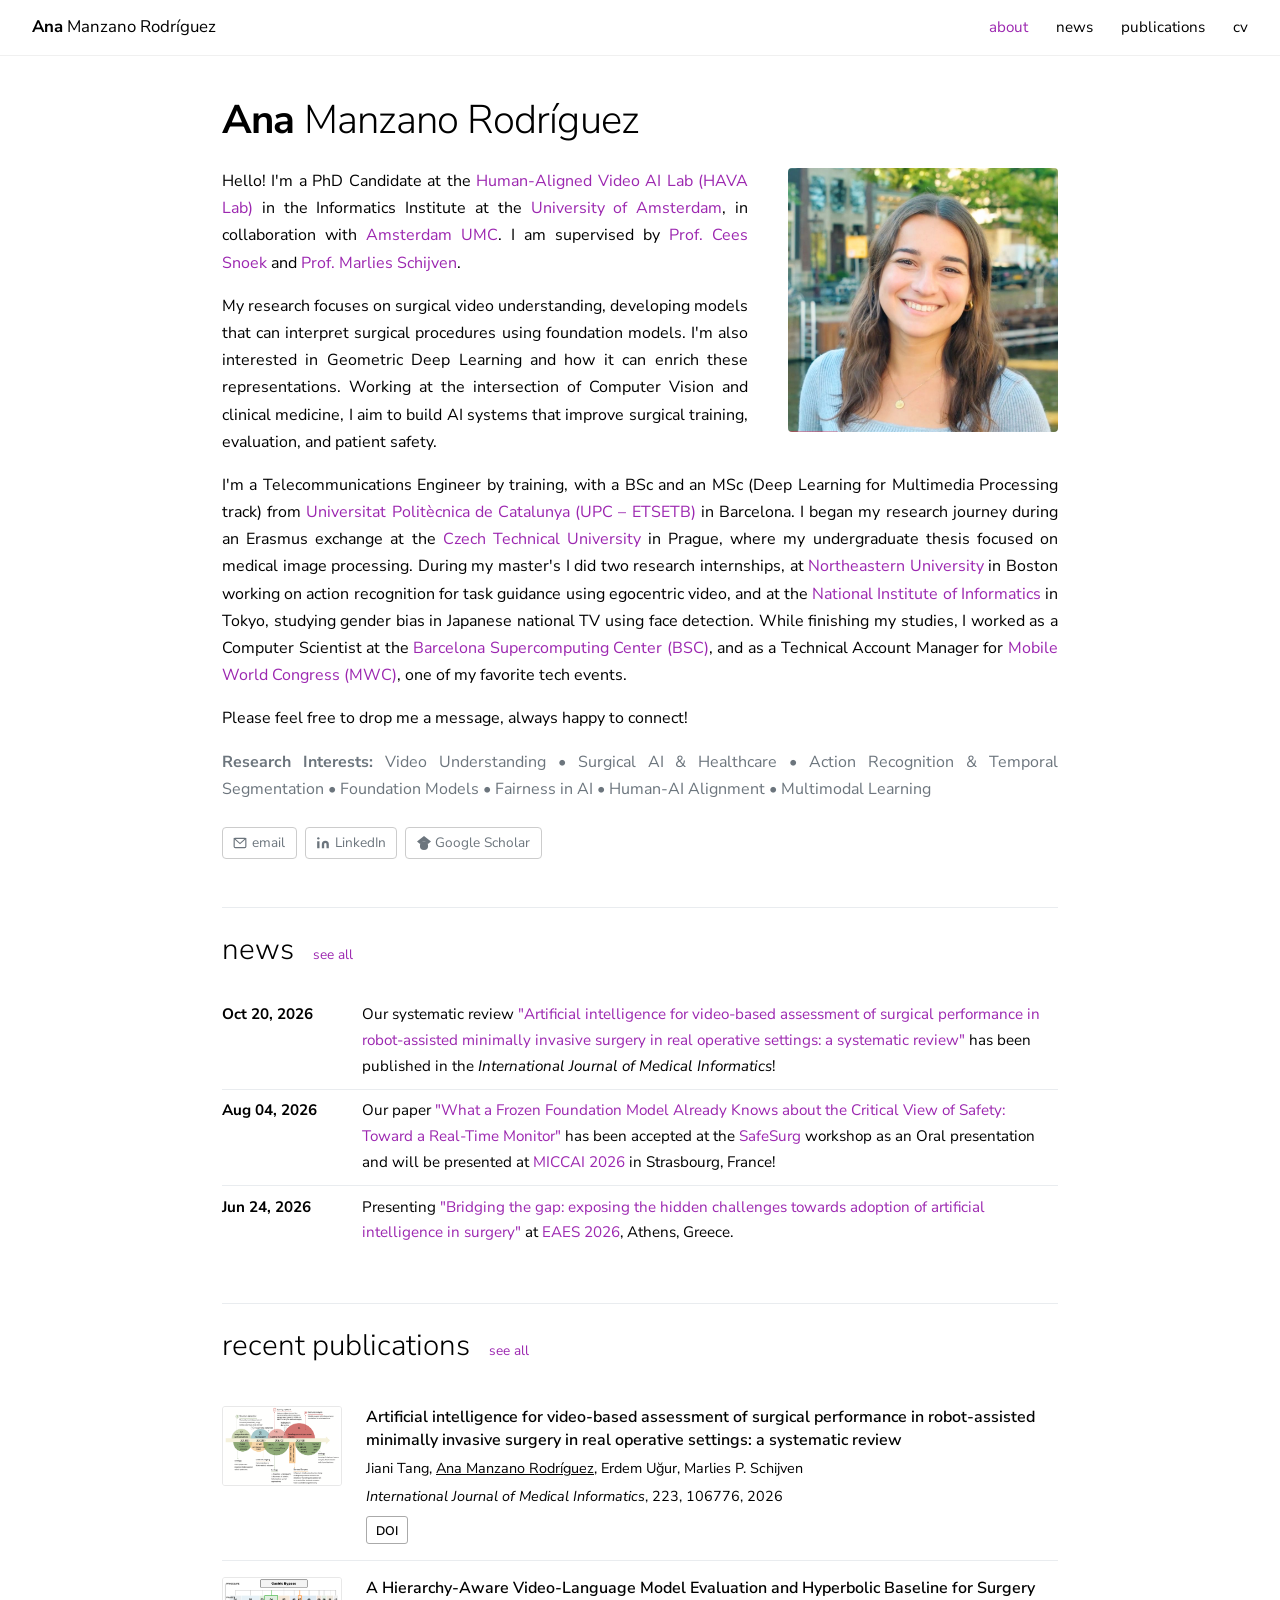
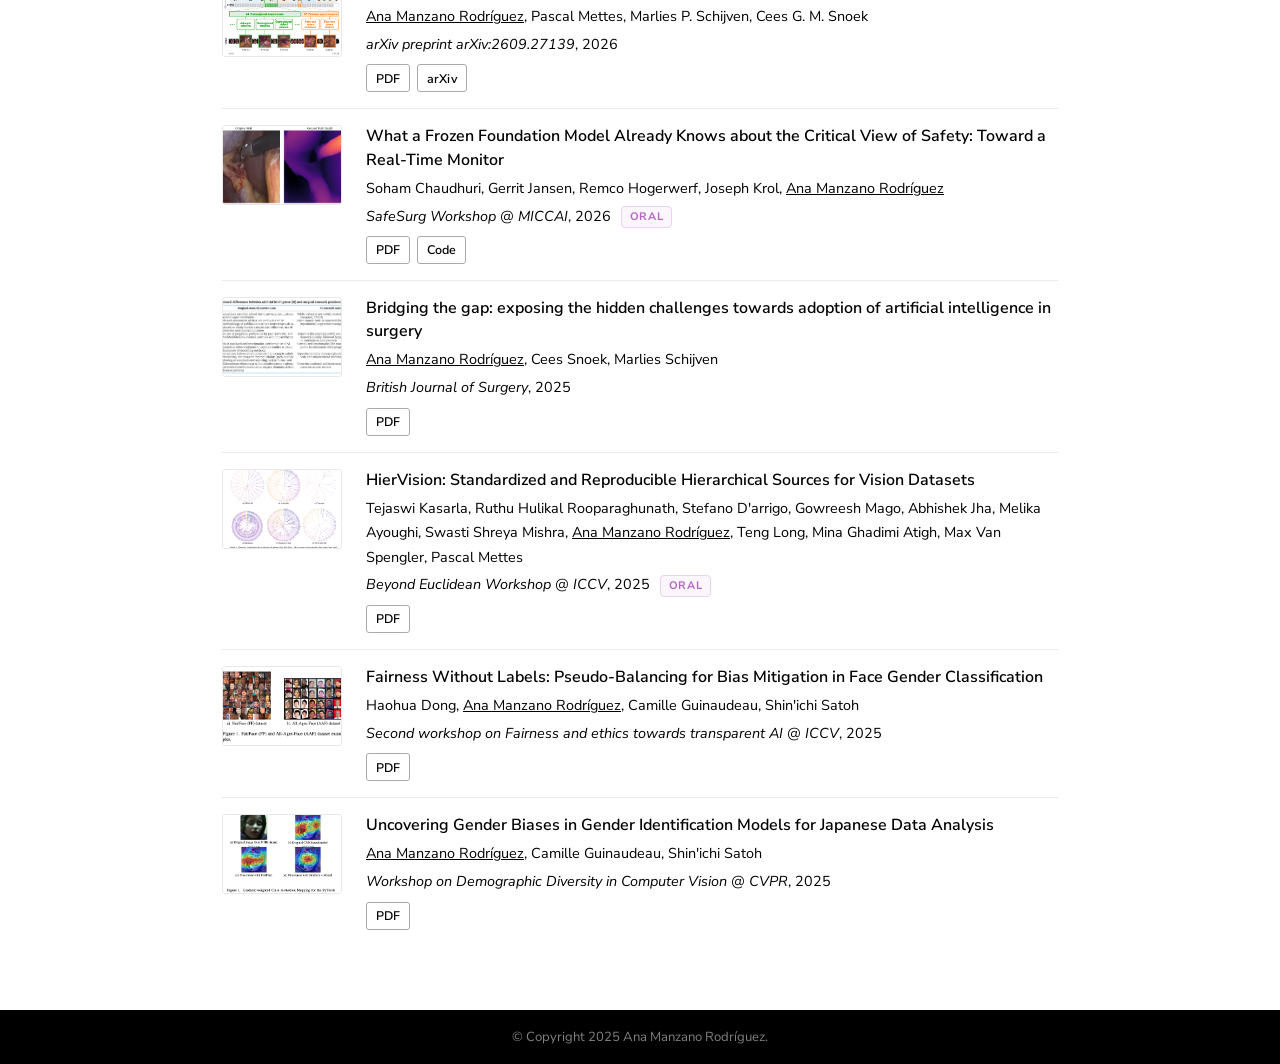
==== commit 58296565: "Update index.html" ====
--- a/index.html
+++ b/index.html
@@ -116,8 +116,7 @@
     </div>
   </div>
 
-  <div class="pub-item" data-title="hierarchy-aware video-language model evaluation hyperbolic baseline surgery mettes schijven snoek arxiv">
-  <div class="pub-item" style="border-top: none;" data-title="hierarchy-aware video-language model evaluation hyperbolic baseline surgery mettes schijven snoek arxiv">
+<div class="pub-item" data-title="hierarchy-aware video-language model evaluation hyperbolic baseline surgery mettes schijven snoek arxiv">
     <img src="assets/img/hi.png" alt="" class="pub-thumb">
     <div class="pub-details">
       <div class="pub-title">A Hierarchy-Aware Video-Language Model Evaluation and Hyperbolic Baseline for Surgery</div>
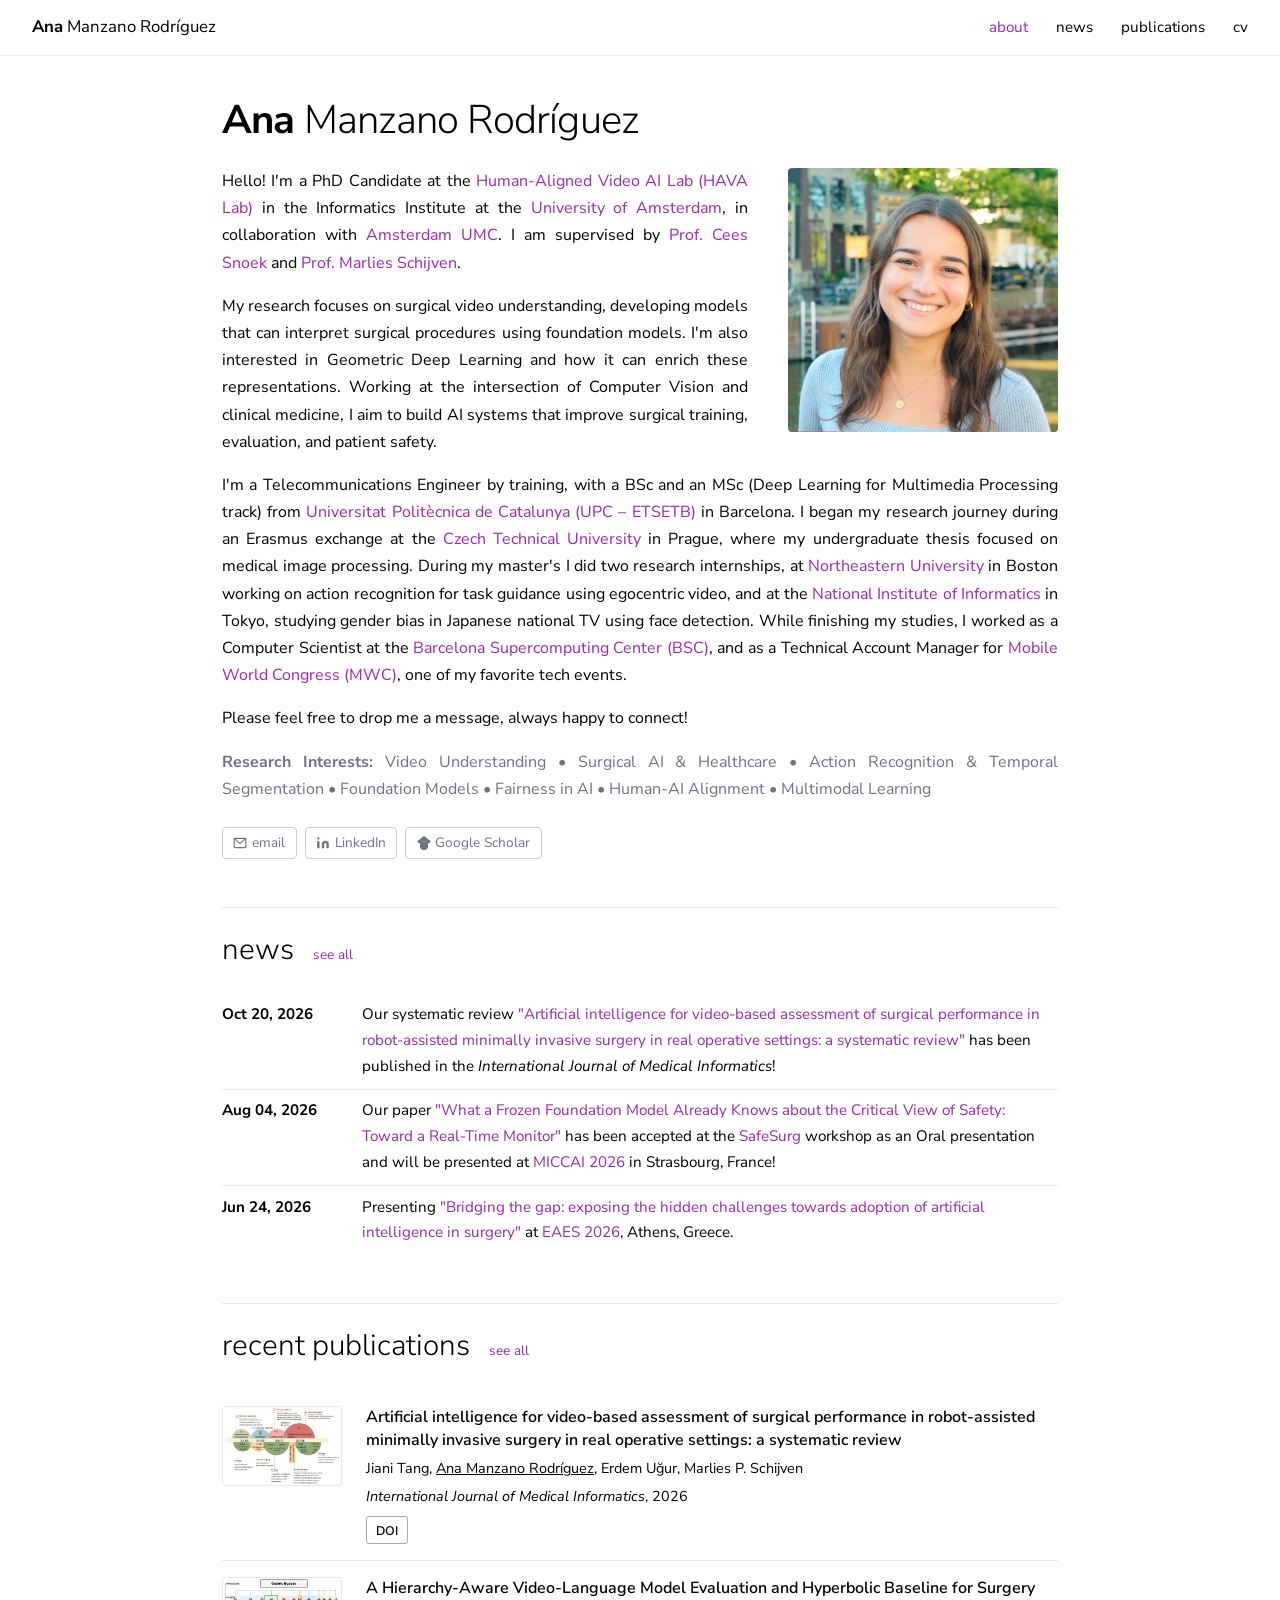
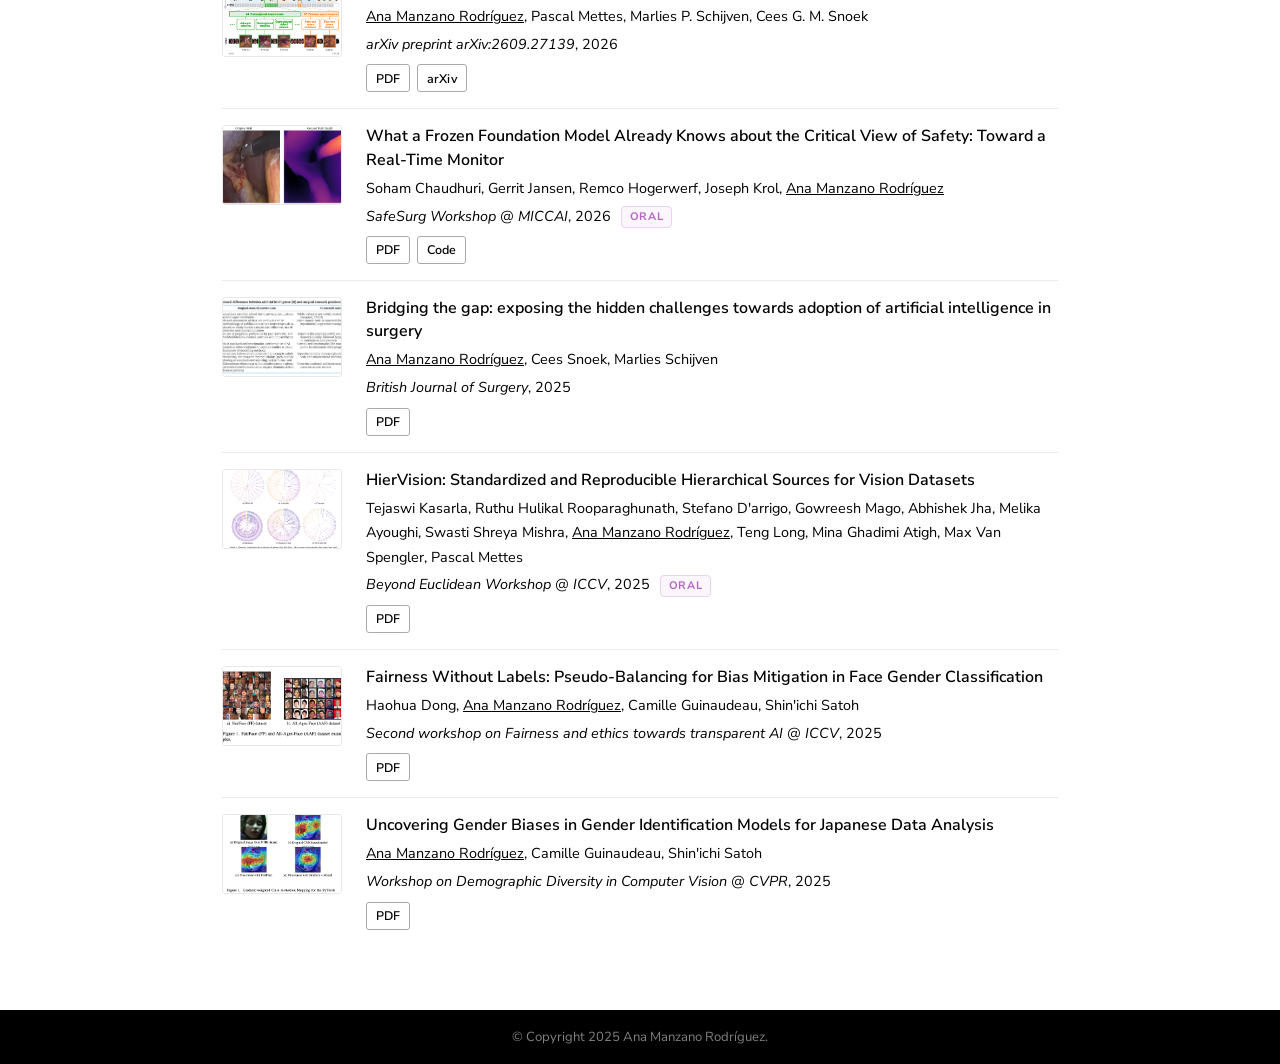
==== commit e9906433: "Update index.html" ====
--- a/index.html
+++ b/index.html
@@ -109,7 +109,7 @@
     <div class="pub-details">
       <div class="pub-title">Artificial intelligence for video-based assessment of surgical performance in robot-assisted minimally invasive surgery in real operative settings: a systematic review</div>
       <div class="pub-authors">Jiani Tang, <span class="me">Ana Manzano Rodríguez</span>, Erdem Uğur, Marlies P. Schijven</div>
-      <div class="pub-venue"><em>International Journal of Medical Informatics</em>, 223, 106776, 2026</div>
+      <div class="pub-venue"><em>International Journal of Medical Informatics</em>, 2026</div>
       <div class="pub-buttons">
         <a href="https://doi.org/10.1016/j.ijmedinf.2026.106776" target="_blank" class="pub-btn">DOI</a>
       </div>
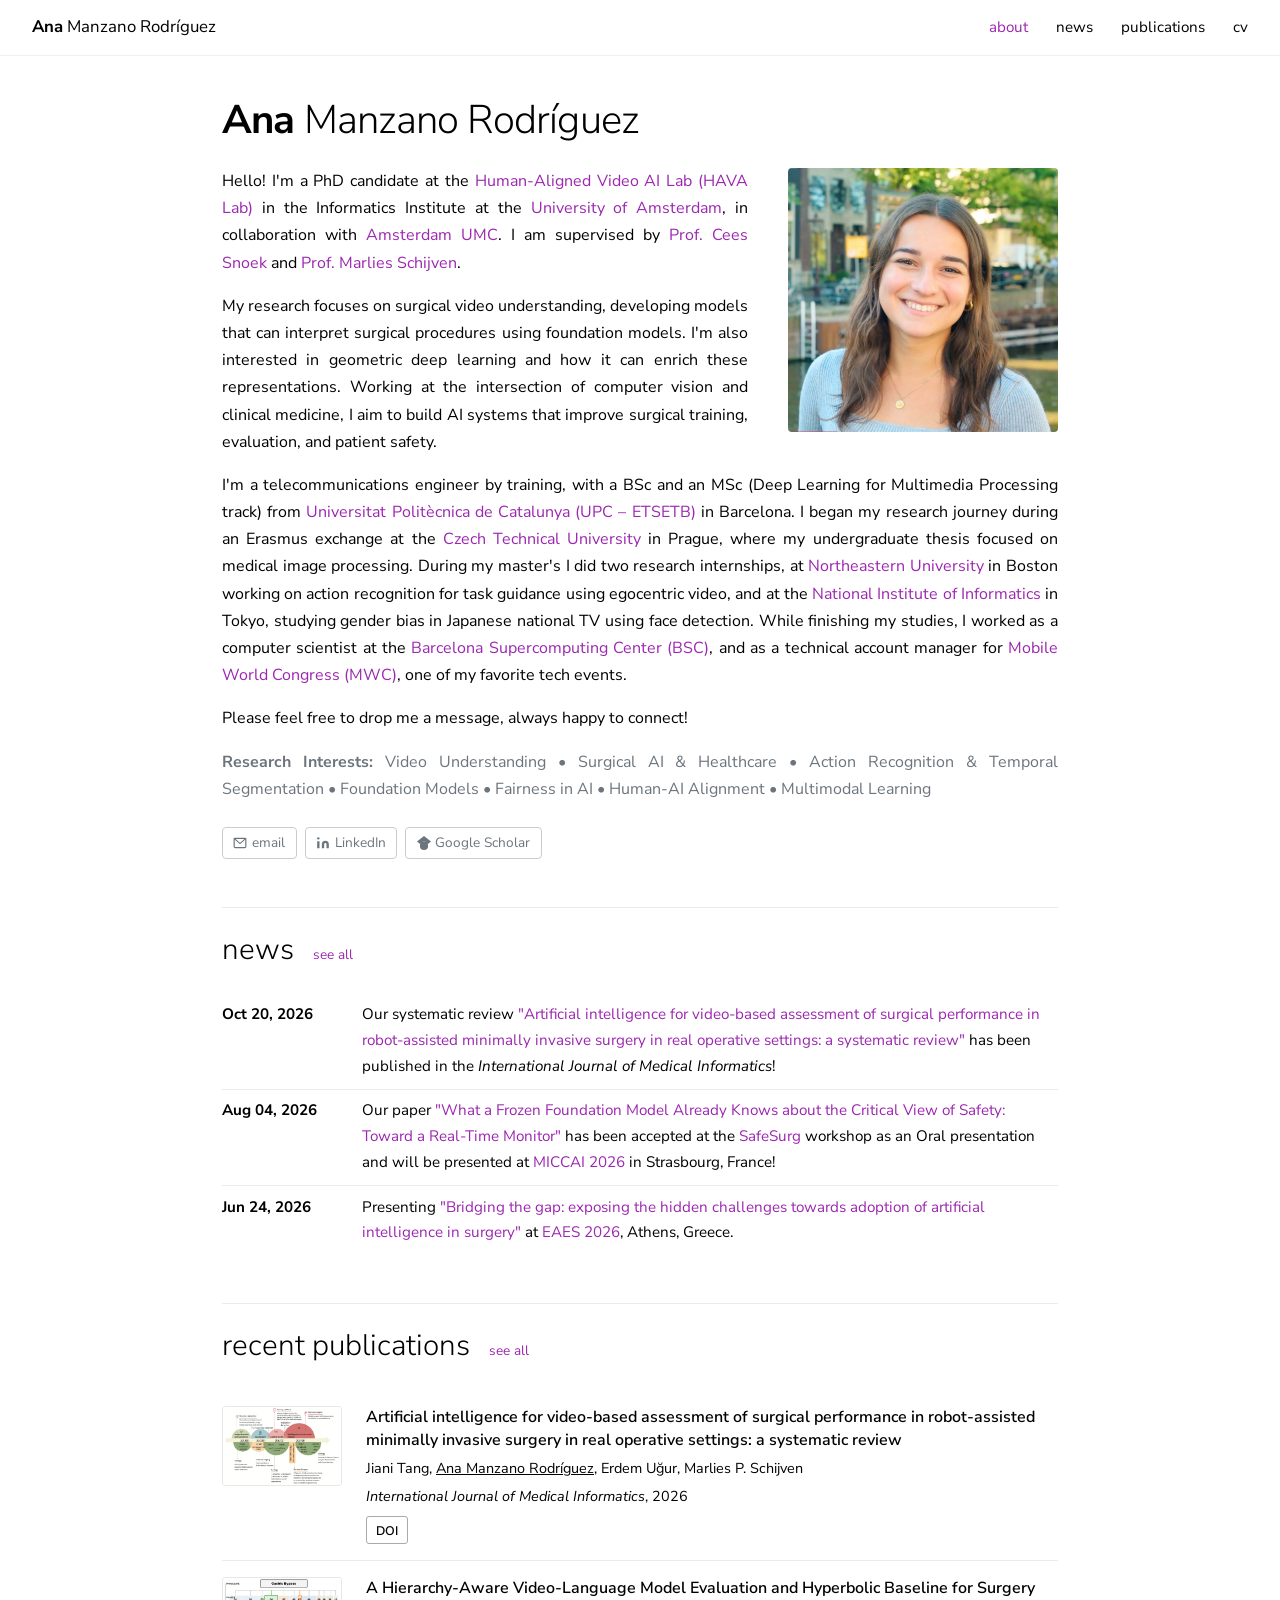
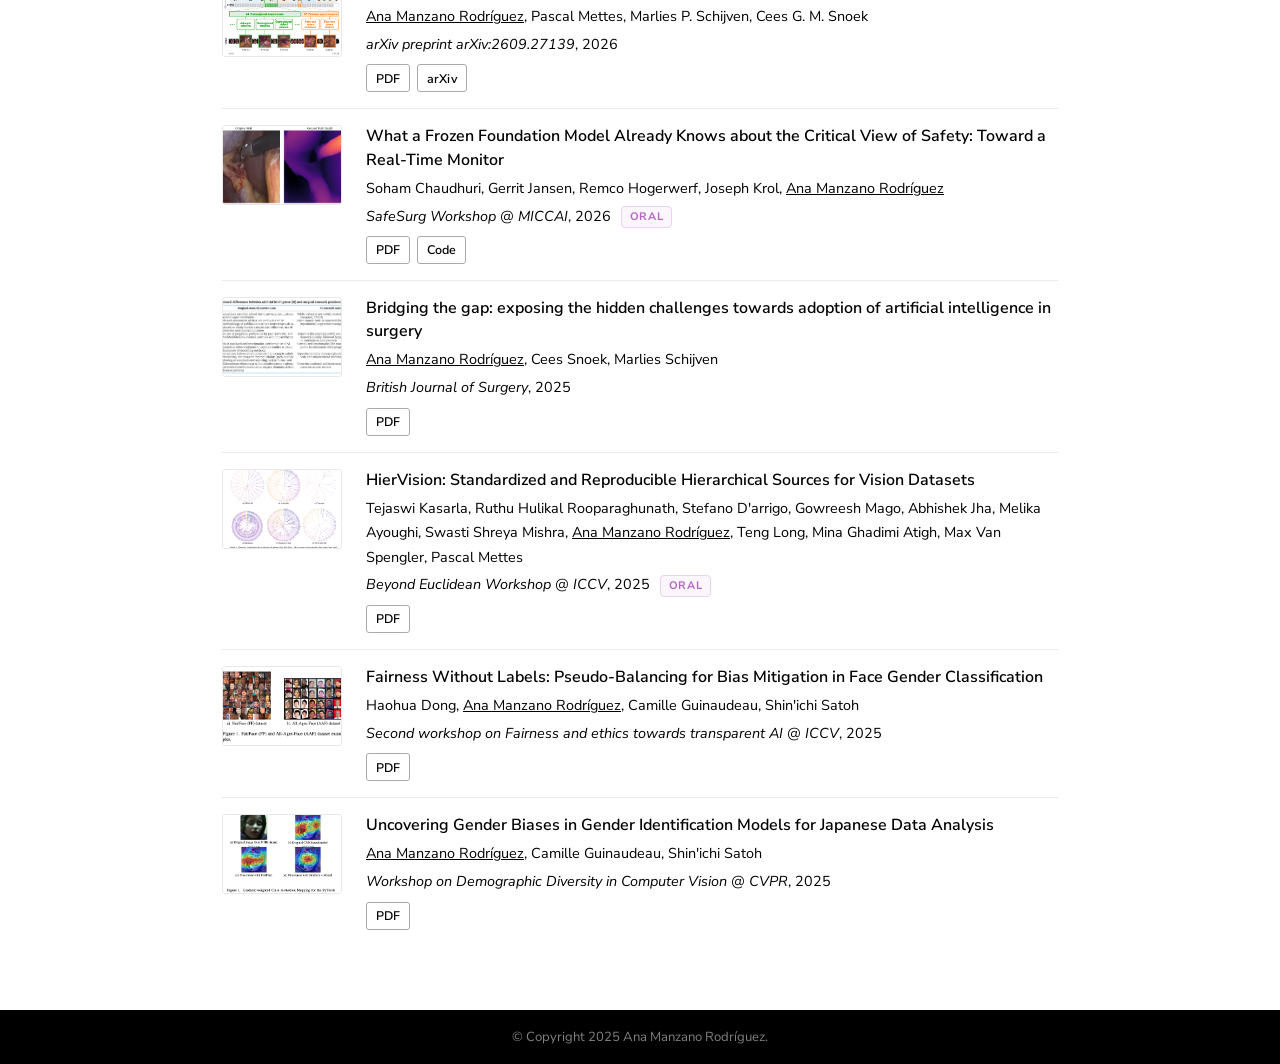
==== commit bb07bb50: "Update index.html" ====
--- a/index.html
+++ b/index.html
@@ -30,9 +30,9 @@
   <div class="about-body" style="text-align: justify; -webkit-hyphens: auto; hyphens: auto;">
 
     <img src="assets/img/profile.jpg" alt="Ana Manzano Rodríguez" class="profile-photo">
-
+    
     <p>
-      Hello! I'm a PhD Candidate at the <a href="https://ivi.fnwi.uva.nl/havalab/" target="_blank">Human-Aligned Video AI Lab (HAVA Lab)</a>
+      Hello! I'm a PhD candidate at the <a href="https://ivi.fnwi.uva.nl/havalab/" target="_blank">Human-Aligned Video AI Lab (HAVA Lab)</a>
       in the Informatics Institute at the <a href="https://www.uva.nl/" target="_blank">University of Amsterdam</a>,
       in collaboration with <a href="https://www.amsterdamumc.org/" target="_blank">Amsterdam UMC</a>.
       I am supervised by <a href="https://www.ceessnoek.info/" target="_blank">Prof. Cees Snoek</a>
@@ -41,21 +41,21 @@
 
     <p>
       My research focuses on surgical video understanding, developing models that can interpret surgical procedures
-      using foundation models. I'm also interested in Geometric Deep Learning and how it can enrich these representations.
-      Working at the intersection of Computer Vision and clinical medicine, I aim to build AI systems that improve
+      using foundation models. I'm also interested in geometric deep learning and how it can enrich these representations.
+      Working at the intersection of computer vision and clinical medicine, I aim to build AI systems that improve
       surgical training, evaluation, and patient safety.
     </p>
 
     <p>
-      I'm a Telecommunications Engineer by training, with a BSc and an MSc (Deep Learning for Multimedia Processing track) from
+      I'm a telecommunications engineer by training, with a BSc and an MSc (Deep Learning for Multimedia Processing track) from
       <a href="https://www.upc.edu/" target="_blank">Universitat Politècnica de Catalunya (UPC – ETSETB)</a> in Barcelona.
       I began my research journey during an Erasmus exchange at the
       <a href="https://www.cvut.cz/en" target="_blank">Czech Technical University</a> in Prague,
       where my undergraduate thesis focused on medical image processing. During my master's I did two research internships, at <a href="https://www.northeastern.edu/" target="_blank">Northeastern University</a>
       in Boston working on action recognition for task guidance using egocentric video, and at the
       <a href="https://www.nii.ac.jp/" target="_blank">National Institute of Informatics</a> in Tokyo, studying gender bias
-      in Japanese national TV using face detection. While finishing my studies, I worked as a Computer Scientist at the
-      <a href="https://www.bsc.es/" target="_blank">Barcelona Supercomputing Center (BSC)</a>, and as a Technical Account Manager
+      in Japanese national TV using face detection. While finishing my studies, I worked as a computer scientist at the
+      <a href="https://www.bsc.es/" target="_blank">Barcelona Supercomputing Center (BSC)</a>, and as a technical account manager
       for <a href="https://www.mwcbarcelona.com/" target="_blank">Mobile World Congress (MWC)</a>, one of my favorite tech events.
     </p>
 
